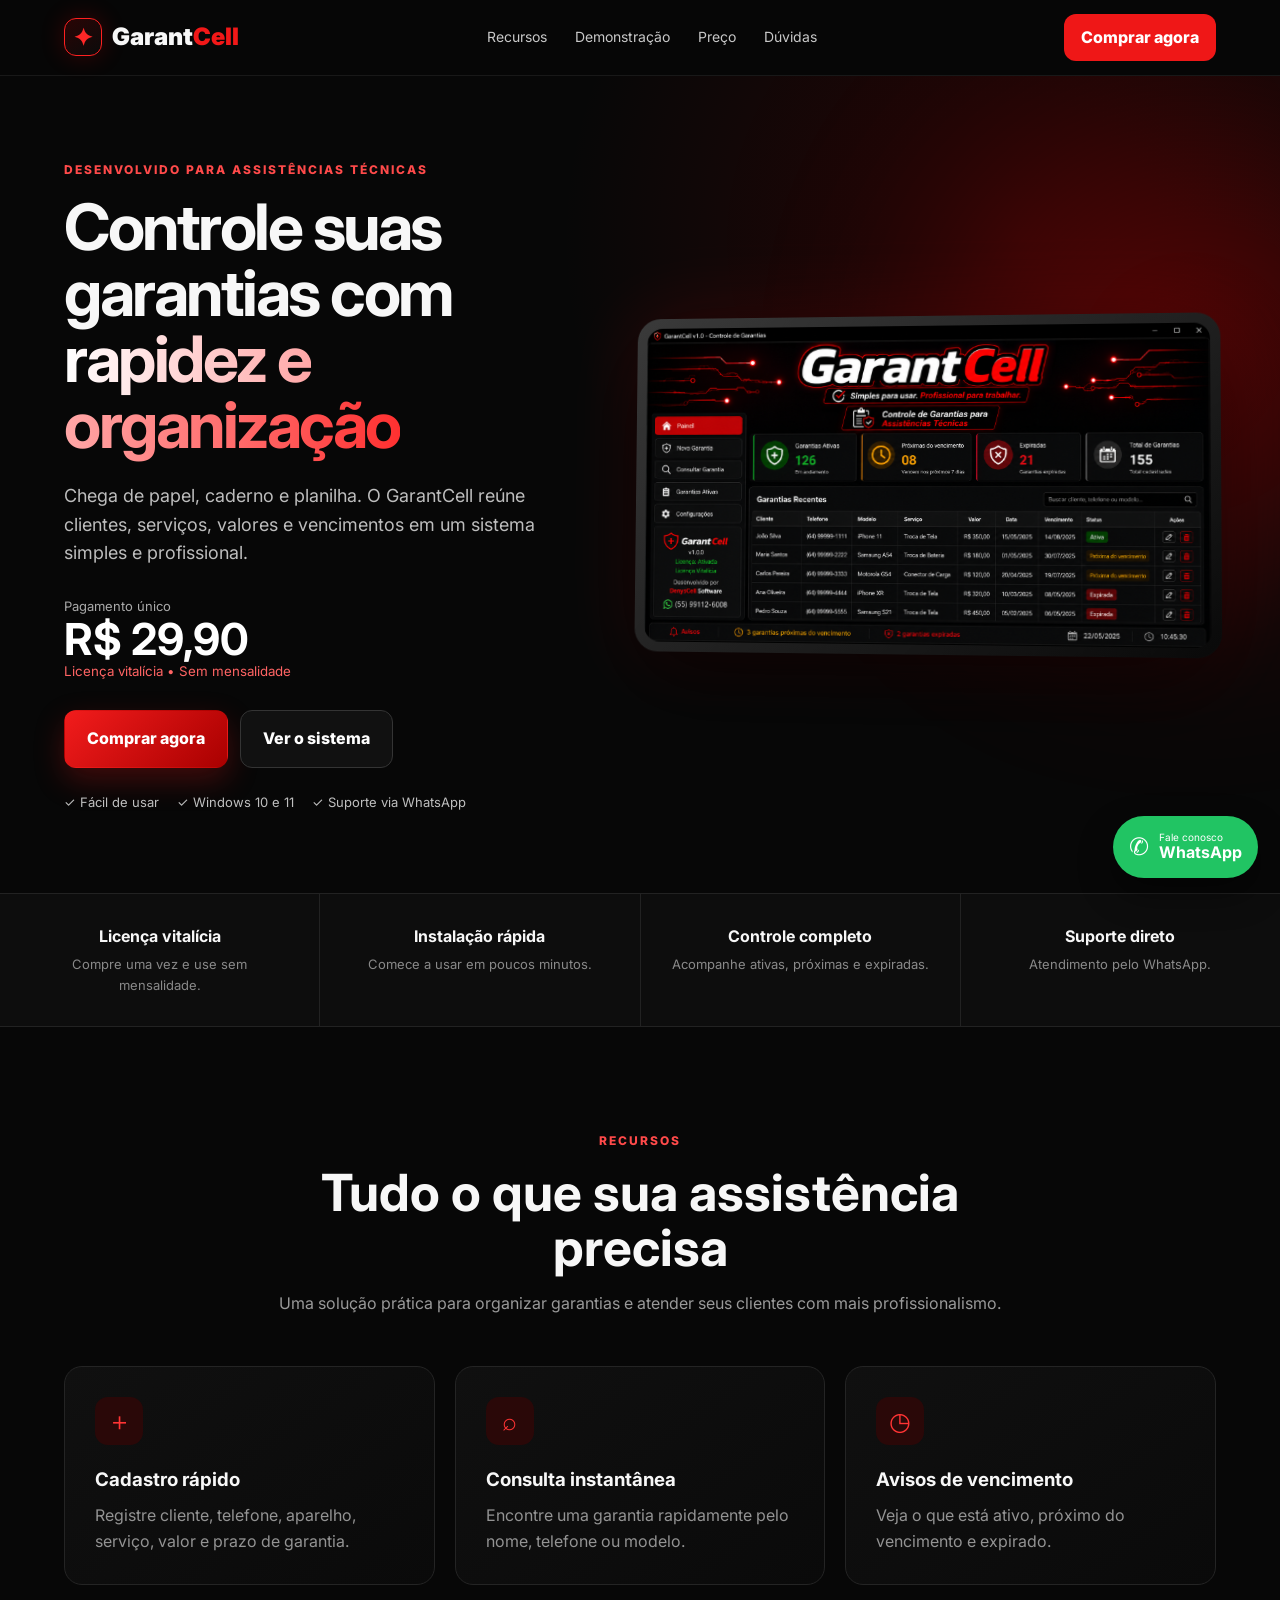
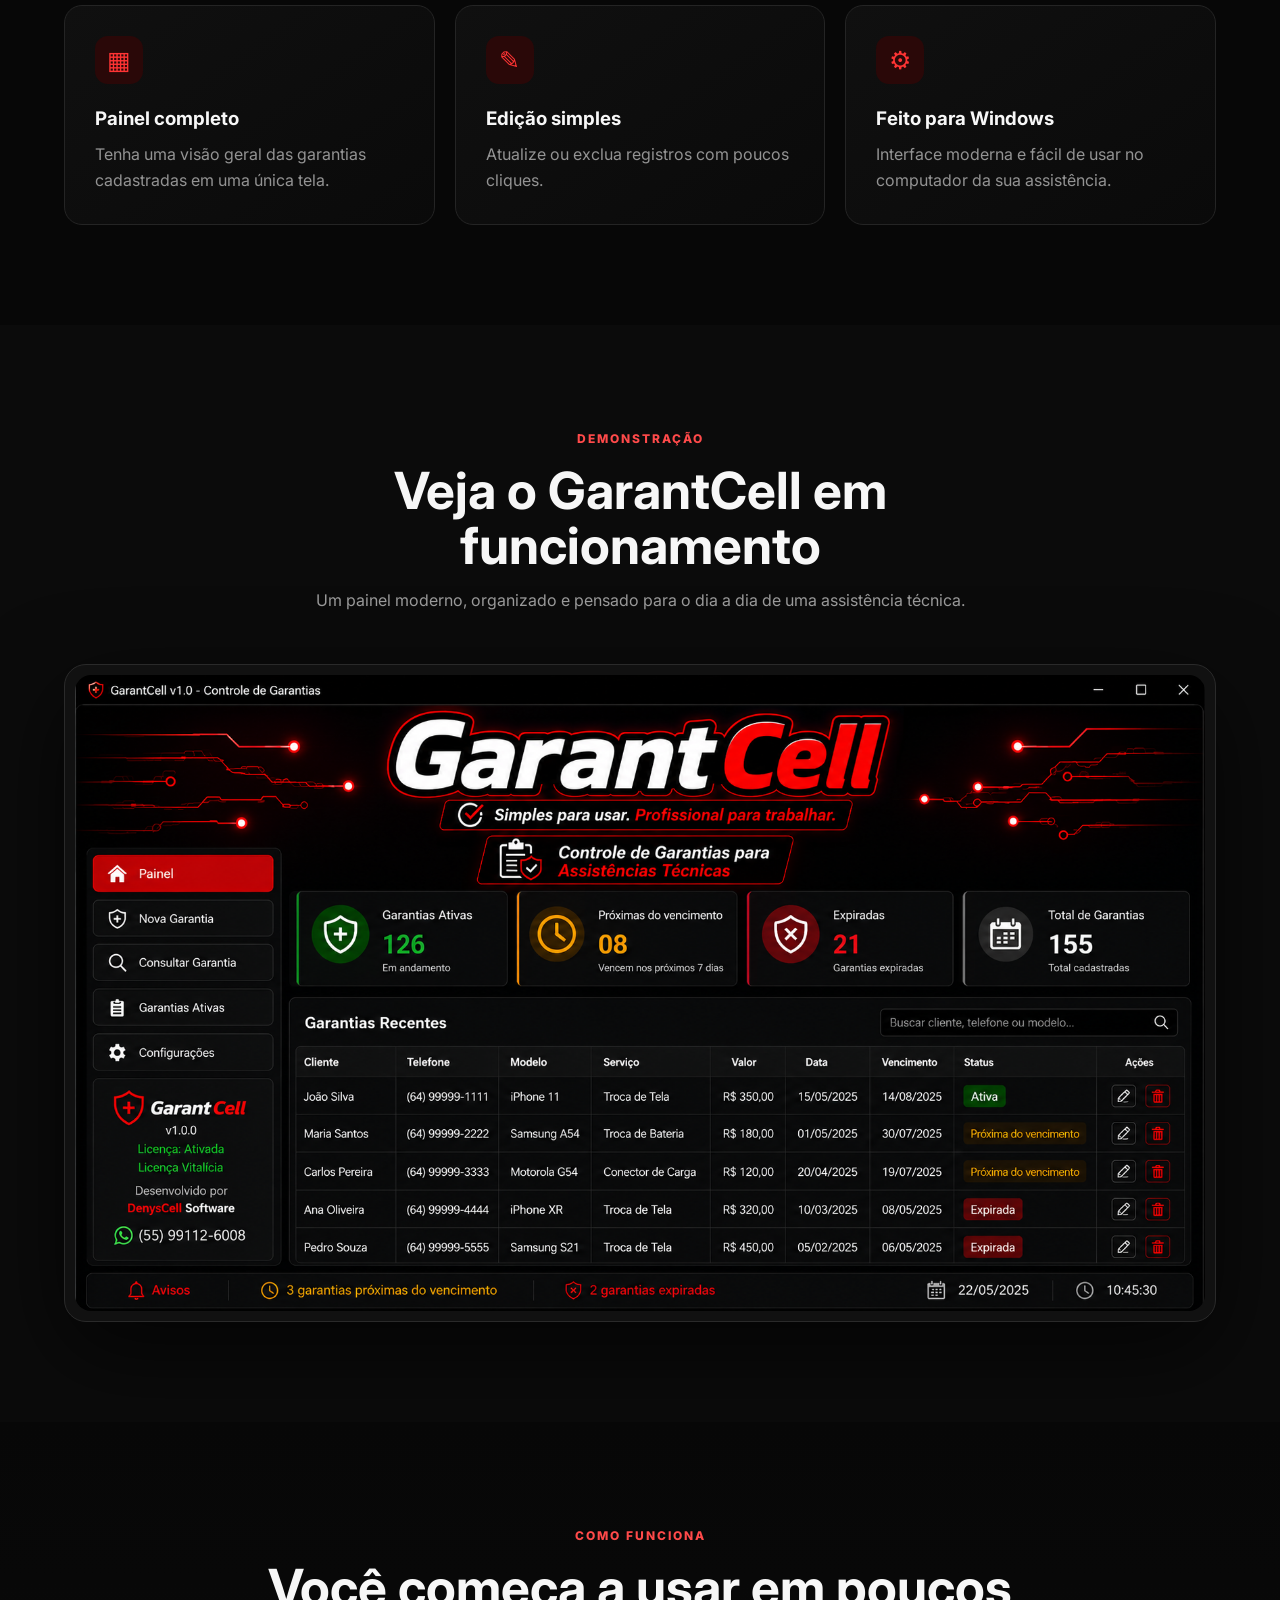
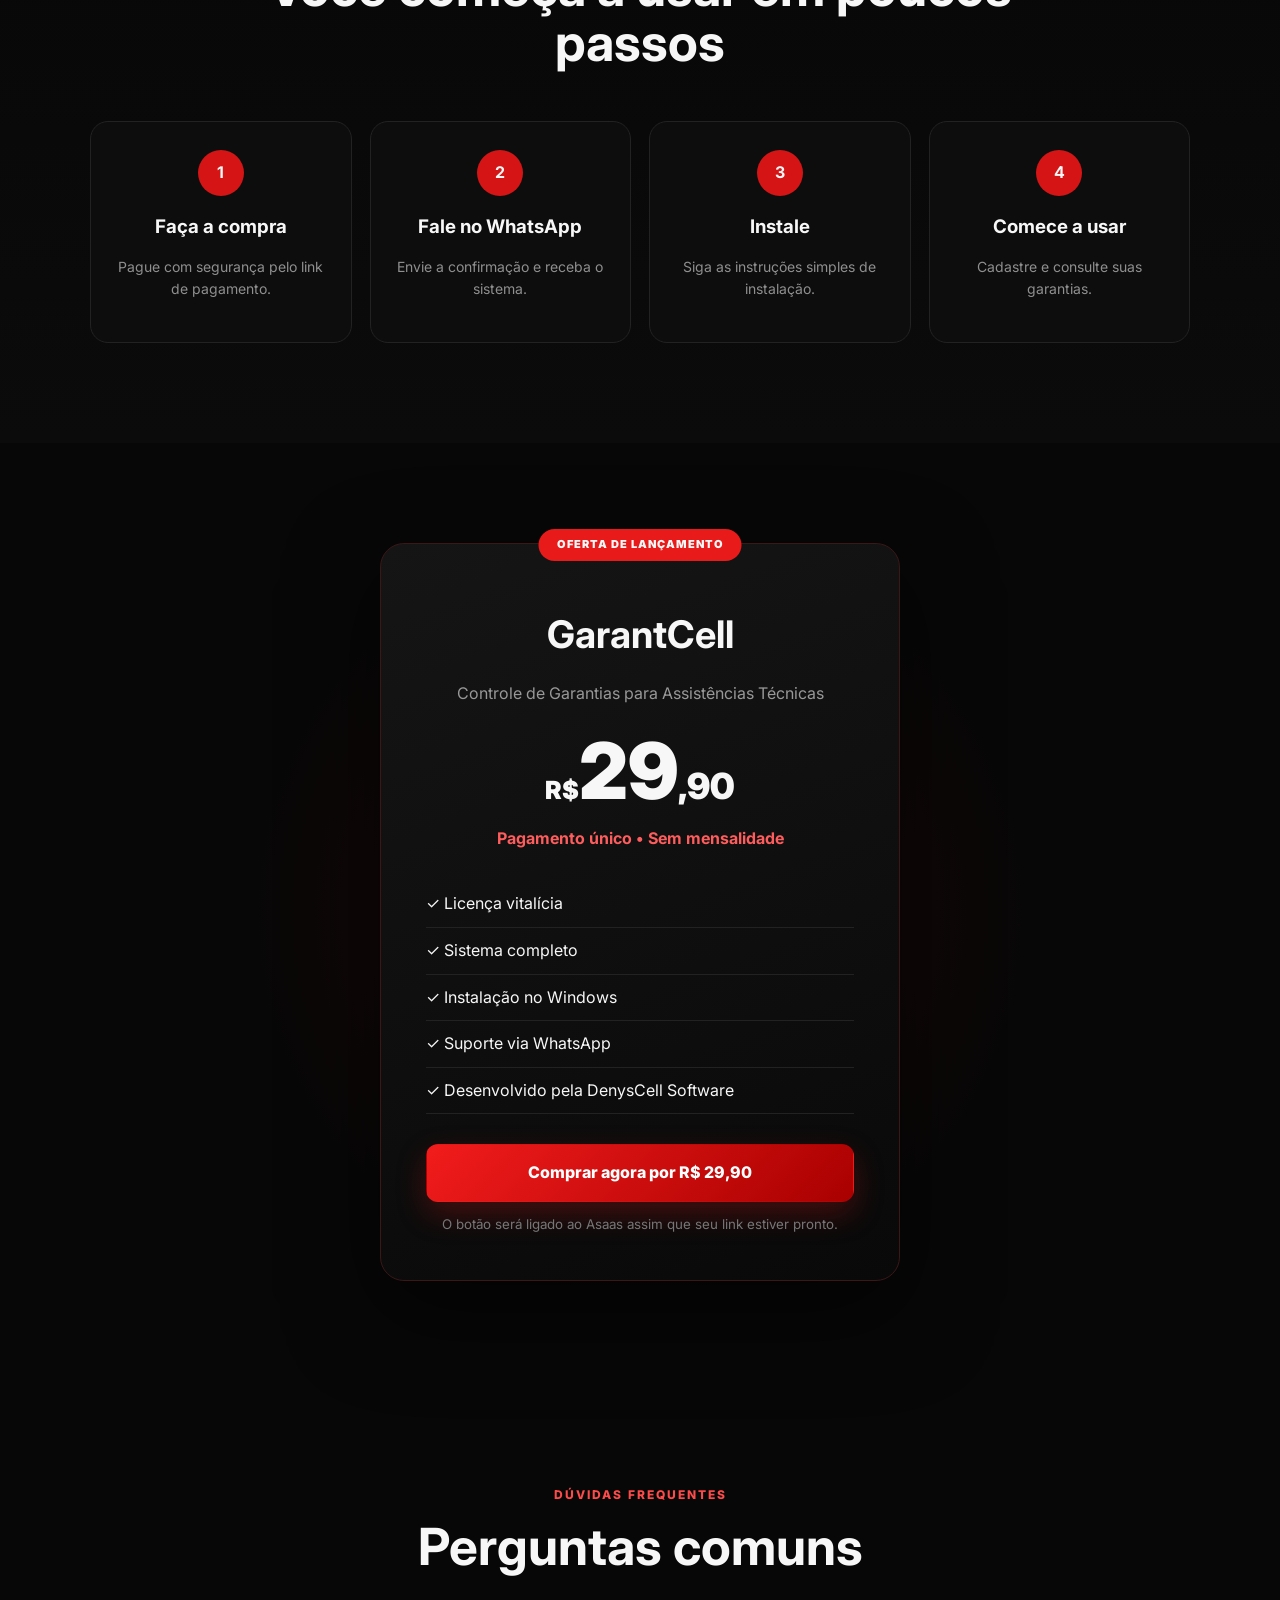
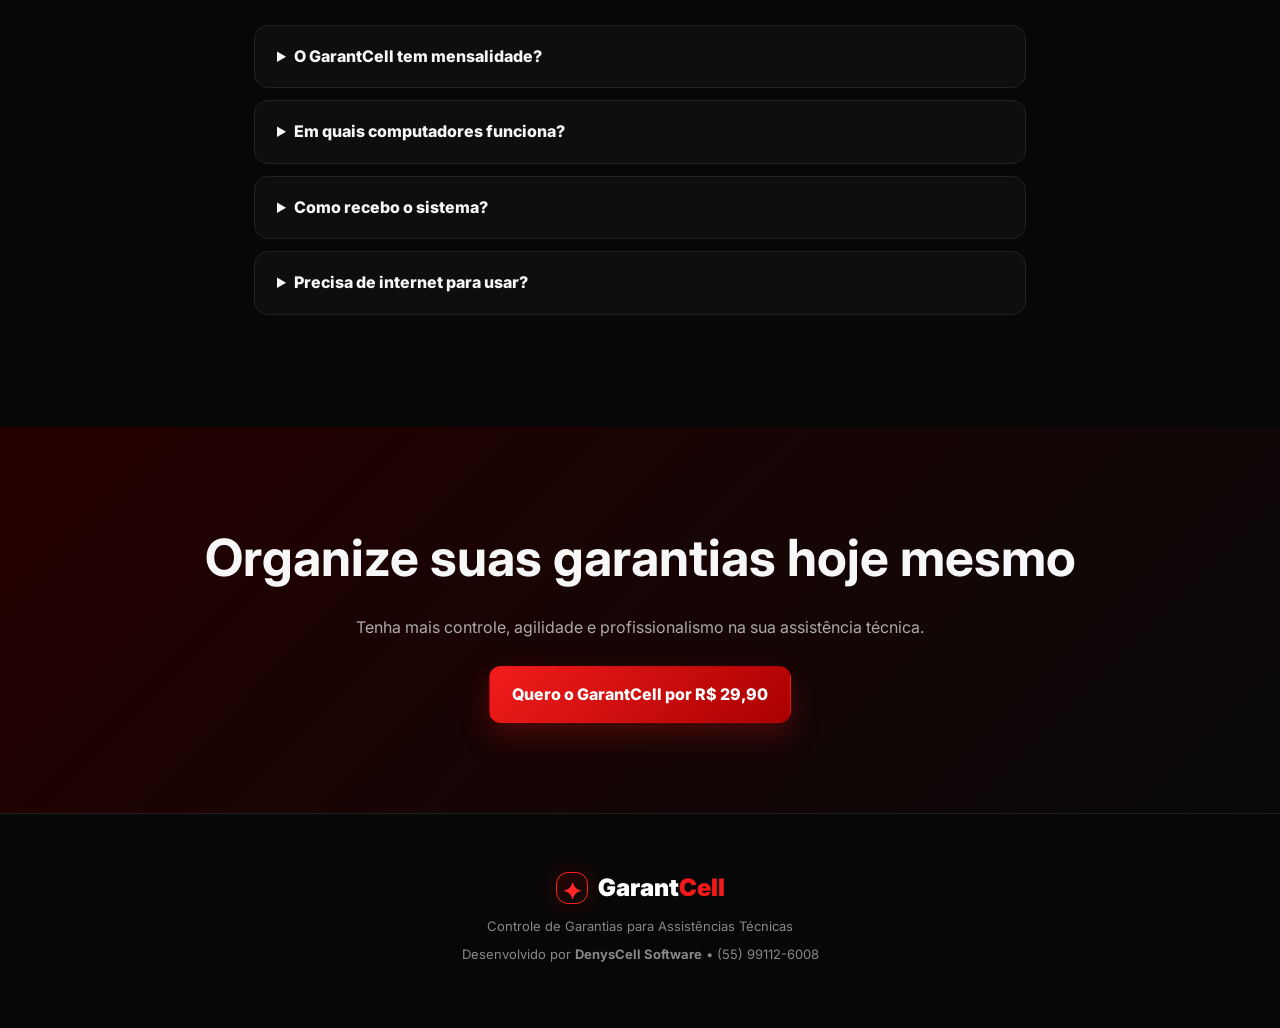
==== index.html @ 34e4cf01 "Add files via upload" ====
<!DOCTYPE html>
<html lang="pt-BR">
<head>
  <meta charset="UTF-8" />
  <meta name="viewport" content="width=device-width, initial-scale=1.0" />
  <meta name="description" content="GarantCell — controle de garantias para assistências técnicas. Licença vitalícia por apenas R$ 29,90." />
  <title>GarantCell | Controle de Garantias</title>
  <link rel="preconnect" href="https://fonts.googleapis.com">
  <link rel="preconnect" href="https://fonts.gstatic.com" crossorigin>
  <link href="https://fonts.googleapis.com/css2?family=Inter:wght@400;500;600;700;800;900&display=swap" rel="stylesheet">
  <link rel="stylesheet" href="styles.css" />
</head>
<body>
  <header class="topbar">
    <a class="brand" href="#inicio" aria-label="GarantCell - início">
      <span class="brand-shield">✦</span>
      <span>Garant<span>Cell</span></span>
    </a>
    <nav>
      <a href="#recursos">Recursos</a>
      <a href="#demonstracao">Demonstração</a>
      <a href="#preco">Preço</a>
      <a href="#duvidas">Dúvidas</a>
    </nav>
    <a class="btn btn-small" href="#preco">Comprar agora</a>
  </header>

  <main>
    <section class="hero" id="inicio">
      <div class="glow glow-one"></div>
      <div class="hero-copy">
        <div class="eyebrow">DESENVOLVIDO PARA ASSISTÊNCIAS TÉCNICAS</div>
        <h1>Controle suas garantias com <span>rapidez e organização</span></h1>
        <p>Chega de papel, caderno e planilha. O GarantCell reúne clientes, serviços, valores e vencimentos em um sistema simples e profissional.</p>

        <div class="hero-price">
          <span>Pagamento único</span>
          <strong>R$ 29,90</strong>
          <small>Licença vitalícia • Sem mensalidade</small>
        </div>

        <div class="hero-actions">
          <a class="btn btn-primary payment-link" href="#preco">Comprar agora</a>
          <a class="btn btn-ghost" href="#demonstracao">Ver o sistema</a>
        </div>

        <div class="trust-row">
          <span>✓ Fácil de usar</span>
          <span>✓ Windows 10 e 11</span>
          <span>✓ Suporte via WhatsApp</span>
        </div>
      </div>

      <div class="hero-visual">
        <div class="screen-frame">
          <img src="assets/garantcell-sistema.png" alt="Tela principal do sistema GarantCell" />
        </div>
      </div>
    </section>

    <section class="benefits-strip">
      <div><strong>Licença vitalícia</strong><span>Compre uma vez e use sem mensalidade.</span></div>
      <div><strong>Instalação rápida</strong><span>Comece a usar em poucos minutos.</span></div>
      <div><strong>Controle completo</strong><span>Acompanhe ativas, próximas e expiradas.</span></div>
      <div><strong>Suporte direto</strong><span>Atendimento pelo WhatsApp.</span></div>
    </section>

    <section class="section" id="recursos">
      <div class="section-heading">
        <span>RECURSOS</span>
        <h2>Tudo o que sua assistência precisa</h2>
        <p>Uma solução prática para organizar garantias e atender seus clientes com mais profissionalismo.</p>
      </div>

      <div class="cards">
        <article class="card">
          <div class="icon">＋</div>
          <h3>Cadastro rápido</h3>
          <p>Registre cliente, telefone, aparelho, serviço, valor e prazo de garantia.</p>
        </article>
        <article class="card">
          <div class="icon">⌕</div>
          <h3>Consulta instantânea</h3>
          <p>Encontre uma garantia rapidamente pelo nome, telefone ou modelo.</p>
        </article>
        <article class="card">
          <div class="icon">◷</div>
          <h3>Avisos de vencimento</h3>
          <p>Veja o que está ativo, próximo do vencimento e expirado.</p>
        </article>
        <article class="card">
          <div class="icon">▦</div>
          <h3>Painel completo</h3>
          <p>Tenha uma visão geral das garantias cadastradas em uma única tela.</p>
        </article>
        <article class="card">
          <div class="icon">✎</div>
          <h3>Edição simples</h3>
          <p>Atualize ou exclua registros com poucos cliques.</p>
        </article>
        <article class="card">
          <div class="icon">⚙</div>
          <h3>Feito para Windows</h3>
          <p>Interface moderna e fácil de usar no computador da sua assistência.</p>
        </article>
      </div>
    </section>

    <section class="section demo" id="demonstracao">
      <div class="section-heading">
        <span>DEMONSTRAÇÃO</span>
        <h2>Veja o GarantCell em funcionamento</h2>
        <p>Um painel moderno, organizado e pensado para o dia a dia de uma assistência técnica.</p>
      </div>
      <div class="demo-frame">
        <img src="assets/garantcell-sistema.png" alt="Demonstração do GarantCell" />
      </div>
    </section>

    <section class="section how">
      <div class="section-heading">
        <span>COMO FUNCIONA</span>
        <h2>Você começa a usar em poucos passos</h2>
      </div>
      <div class="steps">
        <div class="step"><b>1</b><h3>Faça a compra</h3><p>Pague com segurança pelo link de pagamento.</p></div>
        <div class="step"><b>2</b><h3>Fale no WhatsApp</h3><p>Envie a confirmação e receba o sistema.</p></div>
        <div class="step"><b>3</b><h3>Instale</h3><p>Siga as instruções simples de instalação.</p></div>
        <div class="step"><b>4</b><h3>Comece a usar</h3><p>Cadastre e consulte suas garantias.</p></div>
      </div>
    </section>

    <section class="section pricing" id="preco">
      <div class="price-card">
        <div class="popular">OFERTA DE LANÇAMENTO</div>
        <h2>GarantCell</h2>
        <p class="price-subtitle">Controle de Garantias para Assistências Técnicas</p>
        <div class="price"><small>R$</small>29<span>,90</span></div>
        <p class="once">Pagamento único • Sem mensalidade</p>
        <ul>
          <li>✓ Licença vitalícia</li>
          <li>✓ Sistema completo</li>
          <li>✓ Instalação no Windows</li>
          <li>✓ Suporte via WhatsApp</li>
          <li>✓ Desenvolvido pela DenysCell Software</li>
        </ul>
        <a class="btn btn-primary btn-wide payment-link" href="#" data-payment-placeholder="true">Comprar agora por R$ 29,90</a>
        <small class="payment-note">O botão será ligado ao Asaas assim que seu link estiver pronto.</small>
      </div>
    </section>

    <section class="section faq" id="duvidas">
      <div class="section-heading">
        <span>DÚVIDAS FREQUENTES</span>
        <h2>Perguntas comuns</h2>
      </div>
      <details>
        <summary>O GarantCell tem mensalidade?</summary>
        <p>Não. O valor de R$ 29,90 é pago uma única vez.</p>
      </details>
      <details>
        <summary>Em quais computadores funciona?</summary>
        <p>O sistema foi desenvolvido para computadores com Windows 10 e Windows 11.</p>
      </details>
      <details>
        <summary>Como recebo o sistema?</summary>
        <p>Após a confirmação do pagamento, você fala com o suporte pelo WhatsApp e recebe as instruções.</p>
      </details>
      <details>
        <summary>Precisa de internet para usar?</summary>
        <p>Não para o uso normal do sistema. A internet pode ser necessária apenas para receber arquivos e suporte.</p>
      </details>
    </section>

    <section class="final-cta">
      <h2>Organize suas garantias hoje mesmo</h2>
      <p>Tenha mais controle, agilidade e profissionalismo na sua assistência técnica.</p>
      <a class="btn btn-primary payment-link" href="#preco">Quero o GarantCell por R$ 29,90</a>
    </section>
  </main>

  <a class="whatsapp-float" href="https://wa.me/5555991126008?text=Ol%C3%A1%21%20Quero%20saber%20mais%20sobre%20o%20GarantCell%20por%20R%24%2029%2C90." target="_blank" rel="noopener" aria-label="Falar no WhatsApp">
    <span>✆</span>
    <div><small>Fale conosco</small><strong>WhatsApp</strong></div>
  </a>

  <footer>
    <div class="brand footer-brand"><span class="brand-shield">✦</span><span>Garant<span>Cell</span></span></div>
    <p>Controle de Garantias para Assistências Técnicas</p>
    <p>Desenvolvido por <strong>DenysCell Software</strong> • (55) 99112-6008</p>
  </footer>

  <script src="script.js"></script>
</body>
</html>
---- styles.css ----
*{box-sizing:border-box}html{scroll-behavior:smooth}body{margin:0;background:#070707;color:#f7f7f7;font-family:Inter,Arial,sans-serif;line-height:1.6}a{text-decoration:none;color:inherit}img{max-width:100%;display:block}.topbar{position:sticky;top:0;z-index:50;height:76px;display:flex;align-items:center;justify-content:space-between;padding:0 5vw;background:rgba(7,7,7,.88);backdrop-filter:blur(15px);border-bottom:1px solid rgba(255,255,255,.07)}.brand{display:flex;align-items:center;gap:10px;font-size:24px;font-weight:900}.brand span span{color:#f11818}.brand-shield{display:grid;place-items:center;width:38px;height:38px;border-radius:12px;border:1px solid #ff2020;background:linear-gradient(145deg,#2a0505,#0b0b0b);color:#ff2727;box-shadow:0 0 25px rgba(255,0,0,.2)}nav{display:flex;gap:28px}nav a{font-size:14px;color:#c8c8c8}nav a:hover{color:#fff}.btn{display:inline-flex;align-items:center;justify-content:center;border-radius:12px;padding:15px 22px;font-weight:800;transition:.25s;border:1px solid transparent}.btn:hover{transform:translateY(-2px)}.btn-small{padding:10px 16px;background:#ef1717;color:#fff}.btn-primary{background:linear-gradient(135deg,#f21c1c,#a90000);box-shadow:0 12px 30px rgba(239,23,23,.25);color:#fff}.btn-primary:hover{box-shadow:0 15px 40px rgba(239,23,23,.4)}.btn-ghost{border-color:#343434;background:#111;color:#fff}.hero{min-height:760px;display:grid;grid-template-columns:1fr 1.15fr;align-items:center;gap:55px;padding:80px 5vw;position:relative;overflow:hidden;background:radial-gradient(circle at 80% 20%,rgba(170,0,0,.2),transparent 38%)}.glow{position:absolute;border-radius:50%;filter:blur(120px);opacity:.25}.glow-one{width:420px;height:420px;background:red;right:-120px;top:80px}.hero-copy{position:relative;z-index:2}.eyebrow,.section-heading>span{display:inline-block;color:#ff4a4a;font-size:12px;font-weight:800;letter-spacing:2px;margin-bottom:15px}.hero h1{font-size:clamp(42px,5vw,74px);line-height:1.03;margin:0 0 24px;letter-spacing:-2.5px}.hero h1 span{background:linear-gradient(90deg,#fff,#ff3030);-webkit-background-clip:text;background-clip:text;color:transparent}.hero-copy>p{font-size:18px;color:#bdbdbd;max-width:650px}.hero-price{margin:28px 0;display:flex;flex-direction:column}.hero-price span{font-size:13px;color:#aaa}.hero-price strong{font-size:44px;line-height:1;color:#fff}.hero-price small{color:#ff6464}.hero-actions{display:flex;gap:12px;flex-wrap:wrap}.trust-row{display:flex;gap:18px;flex-wrap:wrap;margin-top:24px;color:#bfbfbf;font-size:13px}.hero-visual{position:relative}.screen-frame{padding:10px;background:linear-gradient(145deg,#3a3a3a,#090909);border-radius:24px;box-shadow:0 35px 90px rgba(0,0,0,.65),0 0 80px rgba(255,0,0,.15);transform:perspective(1200px) rotateY(-5deg) rotateX(2deg)}.screen-frame img,.demo-frame img{border-radius:16px}.benefits-strip{display:grid;grid-template-columns:repeat(4,1fr);gap:1px;background:#222;border-top:1px solid #222;border-bottom:1px solid #222}.benefits-strip div{padding:30px;background:#0d0d0d;text-align:center}.benefits-strip strong{display:block;font-size:16px}.benefits-strip span{display:block;color:#898989;font-size:13px;margin-top:5px}.section{padding:100px 5vw}.section-heading{text-align:center;max-width:760px;margin:0 auto 50px}.section-heading h2{font-size:clamp(32px,4vw,52px);line-height:1.08;margin:0 0 15px}.section-heading p{color:#999;margin:0}.cards{display:grid;grid-template-columns:repeat(3,1fr);gap:20px;max-width:1200px;margin:auto}.card{padding:30px;background:linear-gradient(145deg,#101010,#0a0a0a);border:1px solid #242424;border-radius:18px;transition:.25s}.card:hover{transform:translateY(-5px);border-color:#5b1717}.icon{width:48px;height:48px;border-radius:13px;display:grid;place-items:center;background:#2a0808;color:#ff3434;font-size:25px;margin-bottom:20px}.card h3{margin:0 0 8px}.card p{margin:0;color:#939393}.demo{background:#0b0b0b}.demo-frame{max-width:1300px;margin:auto;padding:10px;border:1px solid #2a2a2a;border-radius:22px;background:#111;box-shadow:0 30px 90px rgba(0,0,0,.65)}.how{background:linear-gradient(180deg,#070707,#0b0b0b)}.steps{display:grid;grid-template-columns:repeat(4,1fr);gap:18px;max-width:1100px;margin:auto}.step{text-align:center;padding:28px 20px;border:1px solid #222;border-radius:18px;background:#0d0d0d}.step b{display:grid;place-items:center;width:46px;height:46px;margin:0 auto 16px;border-radius:50%;background:#d51515}.step h3{margin:0}.step p{color:#8f8f8f;font-size:14px}.pricing{display:flex;justify-content:center;background:radial-gradient(circle,rgba(175,0,0,.17),transparent 50%)}.price-card{position:relative;width:min(520px,100%);padding:45px;background:linear-gradient(160deg,#151515,#090909);border:1px solid #3b1717;border-radius:24px;box-shadow:0 30px 90px rgba(0,0,0,.6);text-align:center}.popular{position:absolute;top:-15px;left:50%;transform:translateX(-50%);background:#e91a1a;padding:7px 18px;border-radius:999px;font-size:11px;font-weight:900;letter-spacing:1px;white-space:nowrap}.price-card h2{font-size:38px;margin:15px 0 0}.price-subtitle{color:#989898}.price{font-size:78px;font-weight:900;line-height:1;margin:25px 0 5px}.price small{font-size:25px}.price span{font-size:36px}.once{color:#ff5d5d;font-weight:700}.price-card ul{list-style:none;padding:0;text-align:left;margin:30px 0}.price-card li{padding:10px 0;border-bottom:1px solid #222}.btn-wide{width:100%}.payment-note{display:block;margin-top:12px;color:#777}.faq{max-width:900px;margin:auto}.faq details{background:#0e0e0e;border:1px solid #222;border-radius:14px;padding:18px 22px;margin-bottom:12px}.faq summary{cursor:pointer;font-weight:800}.faq details p{color:#aaa;margin-bottom:0}.final-cta{text-align:center;padding:90px 5vw;background:linear-gradient(135deg,#250000,#090909)}.final-cta h2{font-size:clamp(34px,4vw,52px);margin:0}.final-cta p{color:#aaa;margin-bottom:25px}.whatsapp-float{position:fixed;right:22px;bottom:22px;z-index:60;display:flex;align-items:center;gap:10px;background:#21c463;color:#fff;padding:12px 16px;border-radius:999px;box-shadow:0 15px 35px rgba(0,0,0,.45)}.whatsapp-float>span{font-size:24px}.whatsapp-float small,.whatsapp-float strong{display:block;line-height:1.2}.whatsapp-float small{font-size:10px}footer{text-align:center;padding:55px 20px;border-top:1px solid #202020;color:#888}.footer-brand{justify-content:center;color:#fff}.footer-brand .brand-shield{width:32px;height:32px}footer p{margin:8px 0;font-size:13px}@media(max-width:980px){nav{display:none}.hero{grid-template-columns:1fr;padding-top:55px}.hero-copy{text-align:center}.hero-copy>p{margin-left:auto;margin-right:auto}.hero-actions,.trust-row{justify-content:center}.screen-frame{transform:none}.benefits-strip{grid-template-columns:1fr 1fr}.cards{grid-template-columns:1fr 1fr}.steps{grid-template-columns:1fr 1fr}}@media(max-width:620px){.topbar{height:66px}.brand{font-size:20px}.topbar .btn-small{display:none}.hero{padding:55px 18px;min-height:auto}.hero h1{letter-spacing:-1.5px}.hero-copy>p{font-size:16px}.hero-actions .btn{width:100%}.benefits-strip{grid-template-columns:1fr}.section{padding:75px 18px}.cards,.steps{grid-template-columns:1fr}.price-card{padding:40px 22px}.price{font-size:64px}.whatsapp-float div{display:none}.whatsapp-float{padding:13px}.section-heading h2{font-size:34px}}
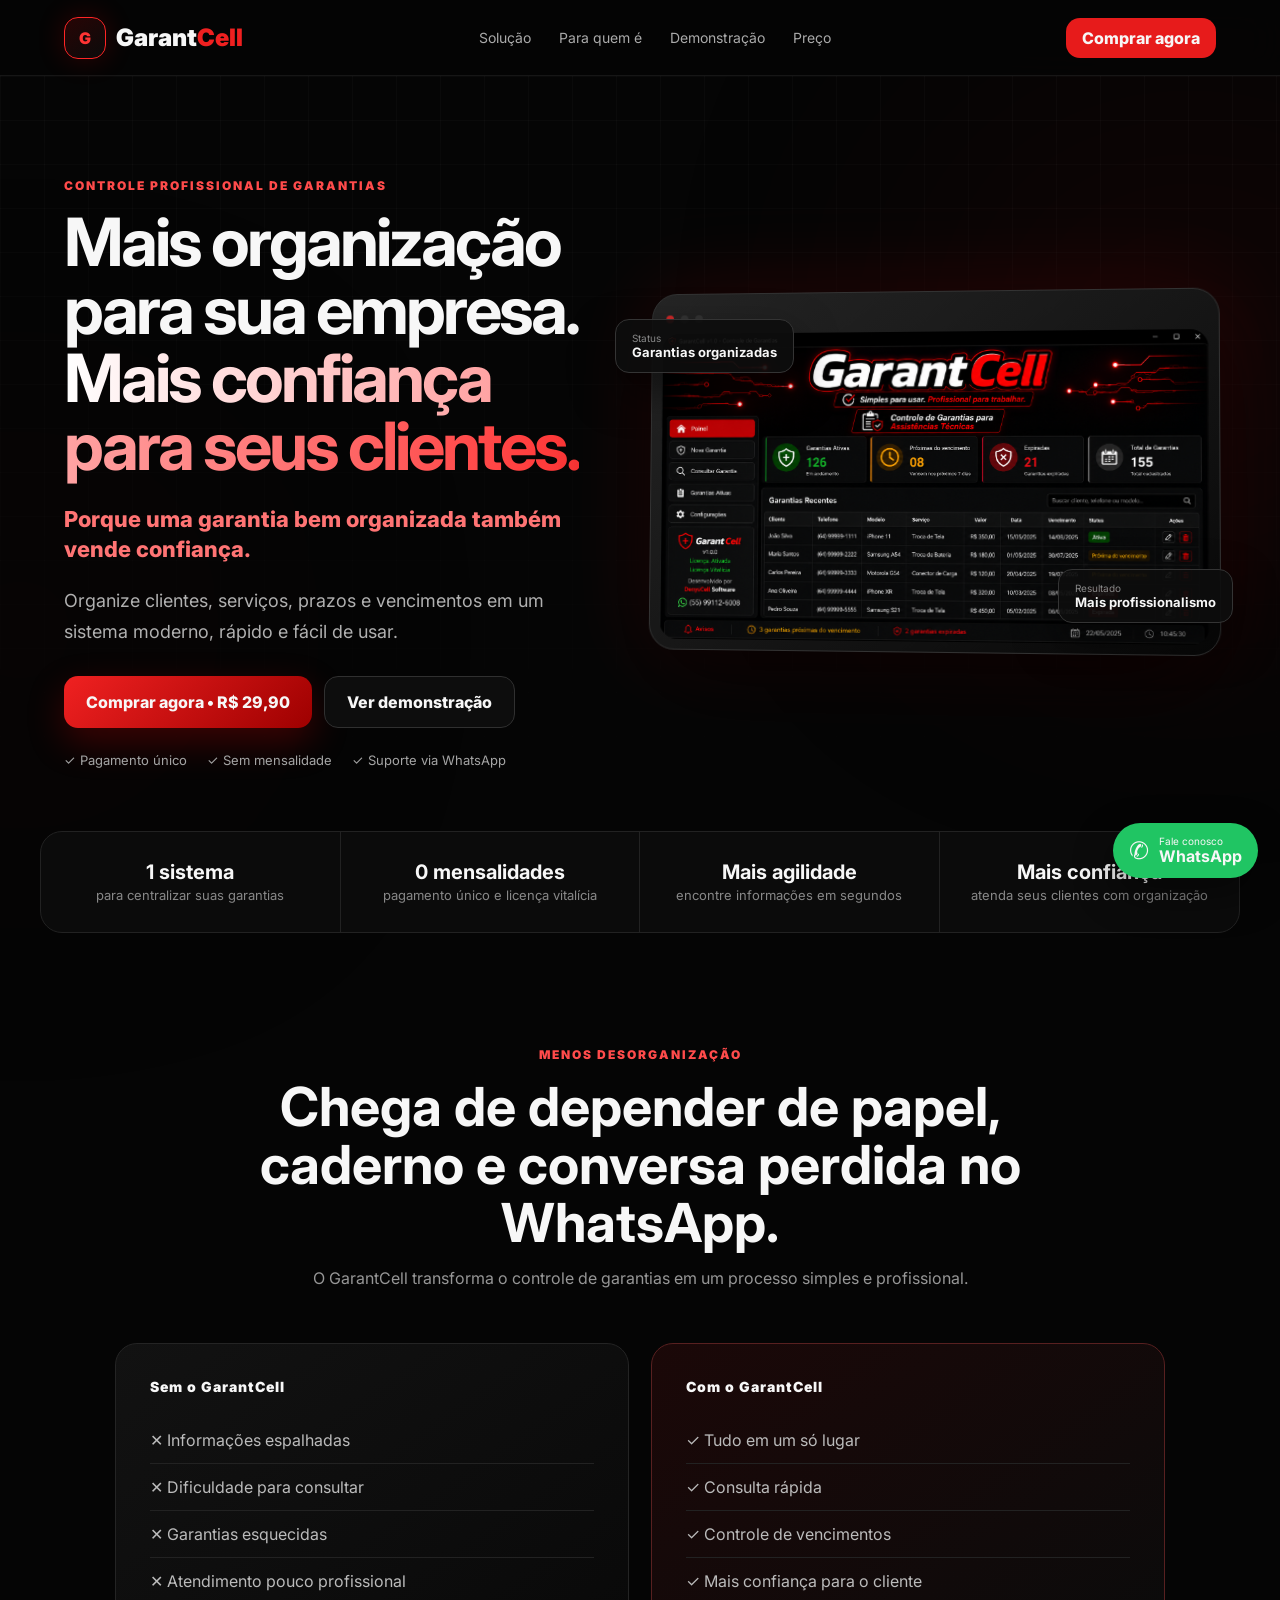
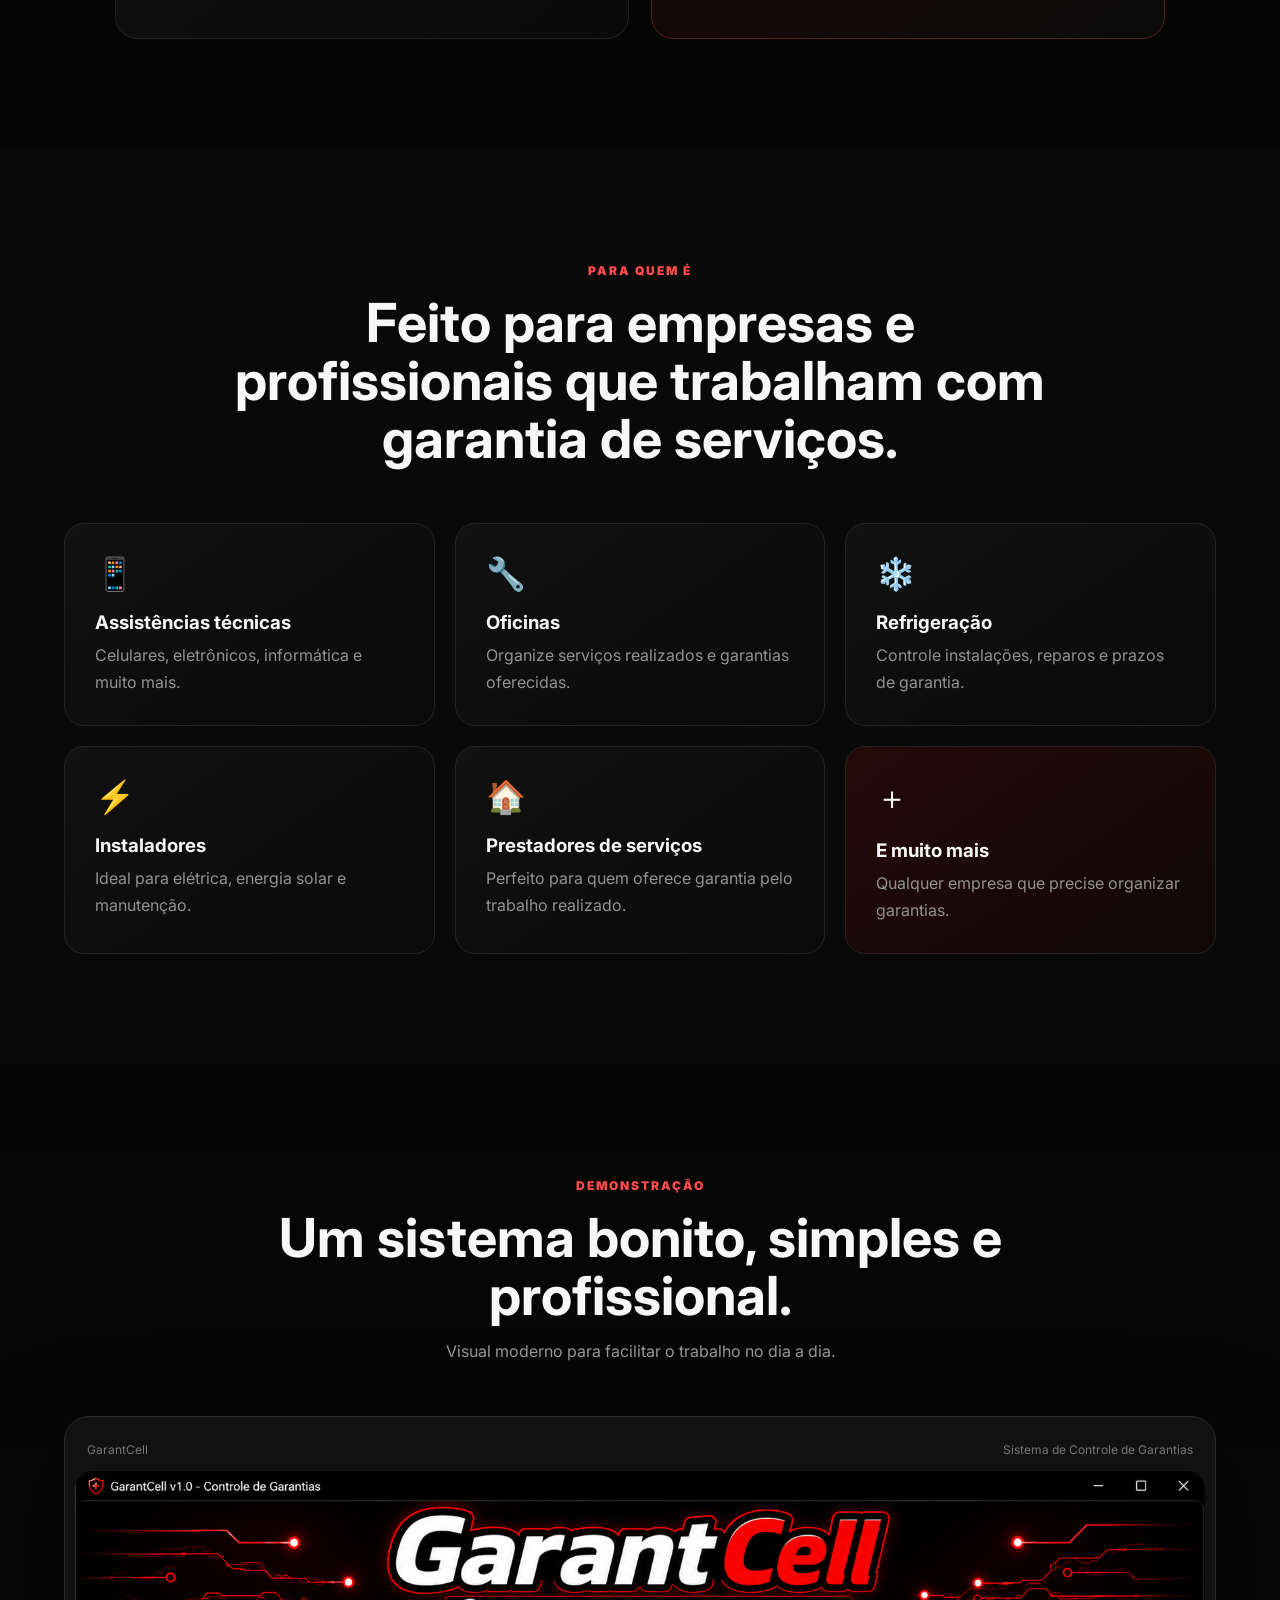
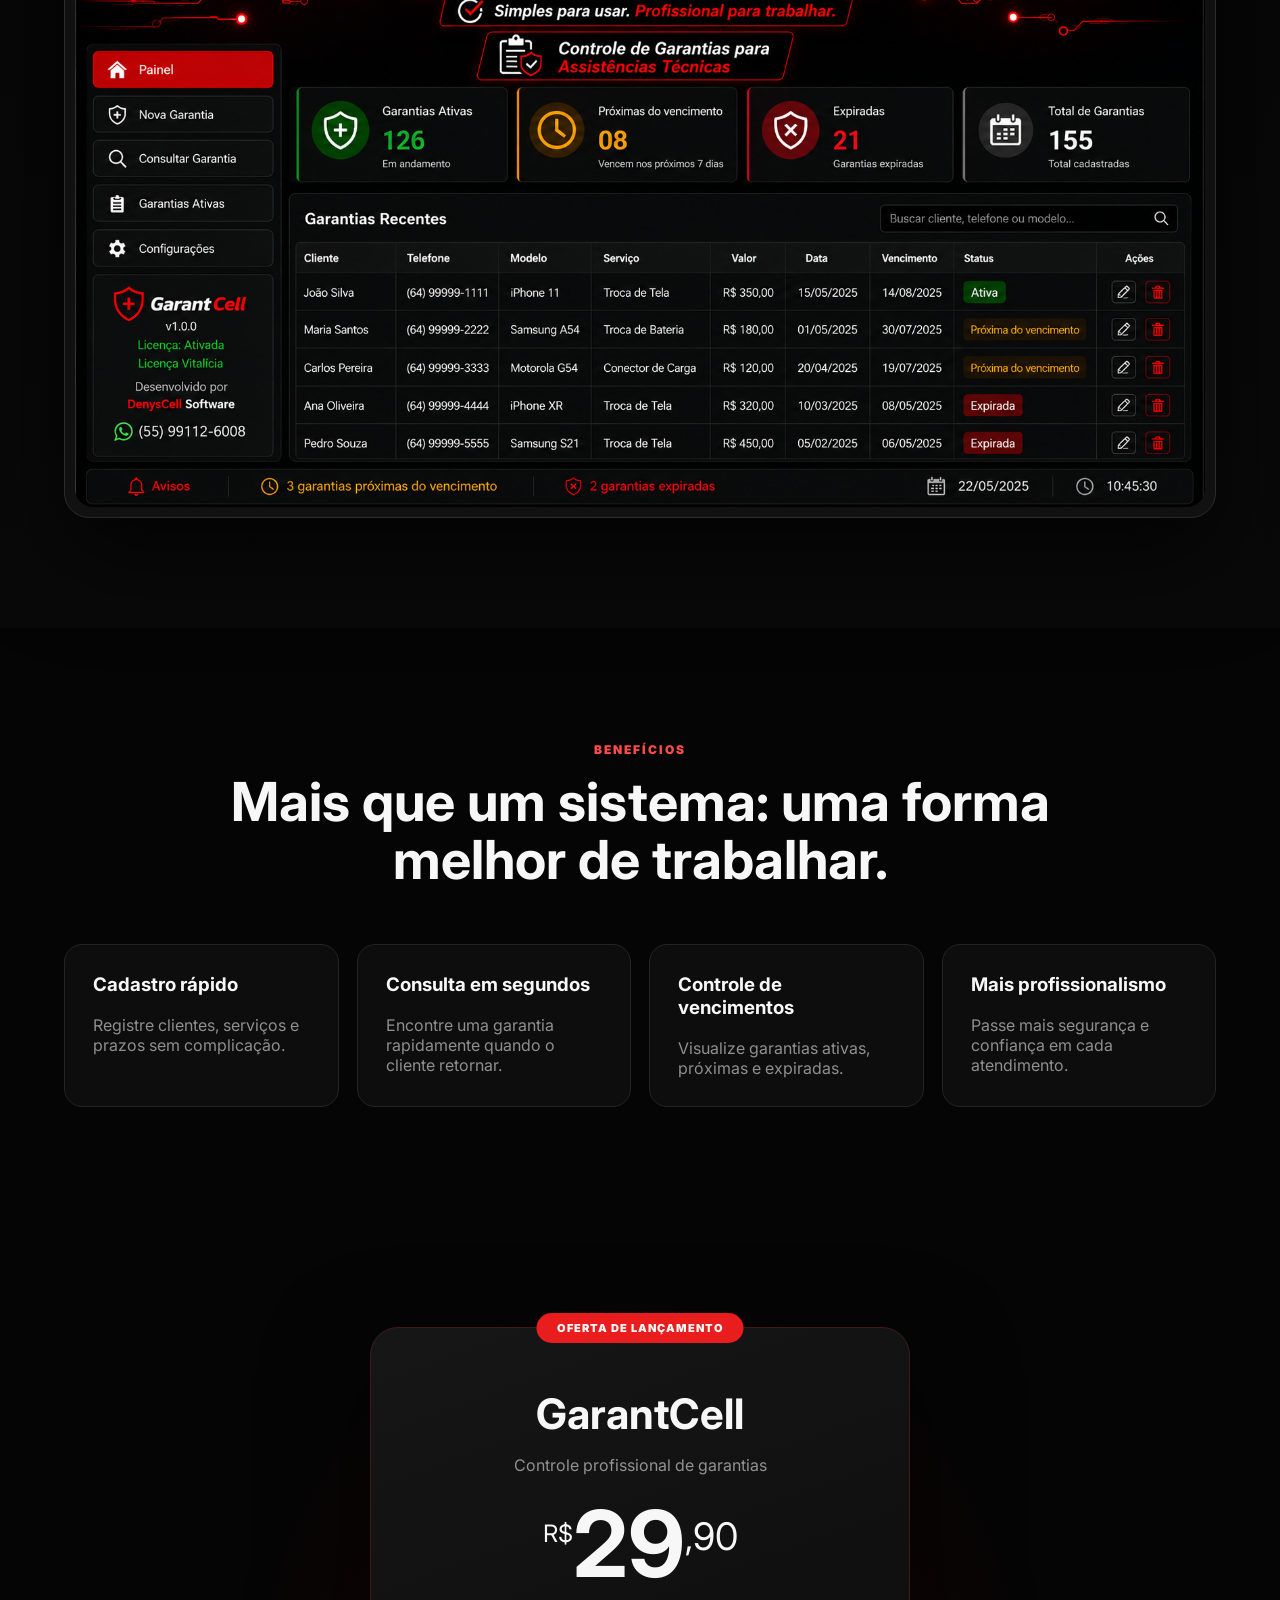
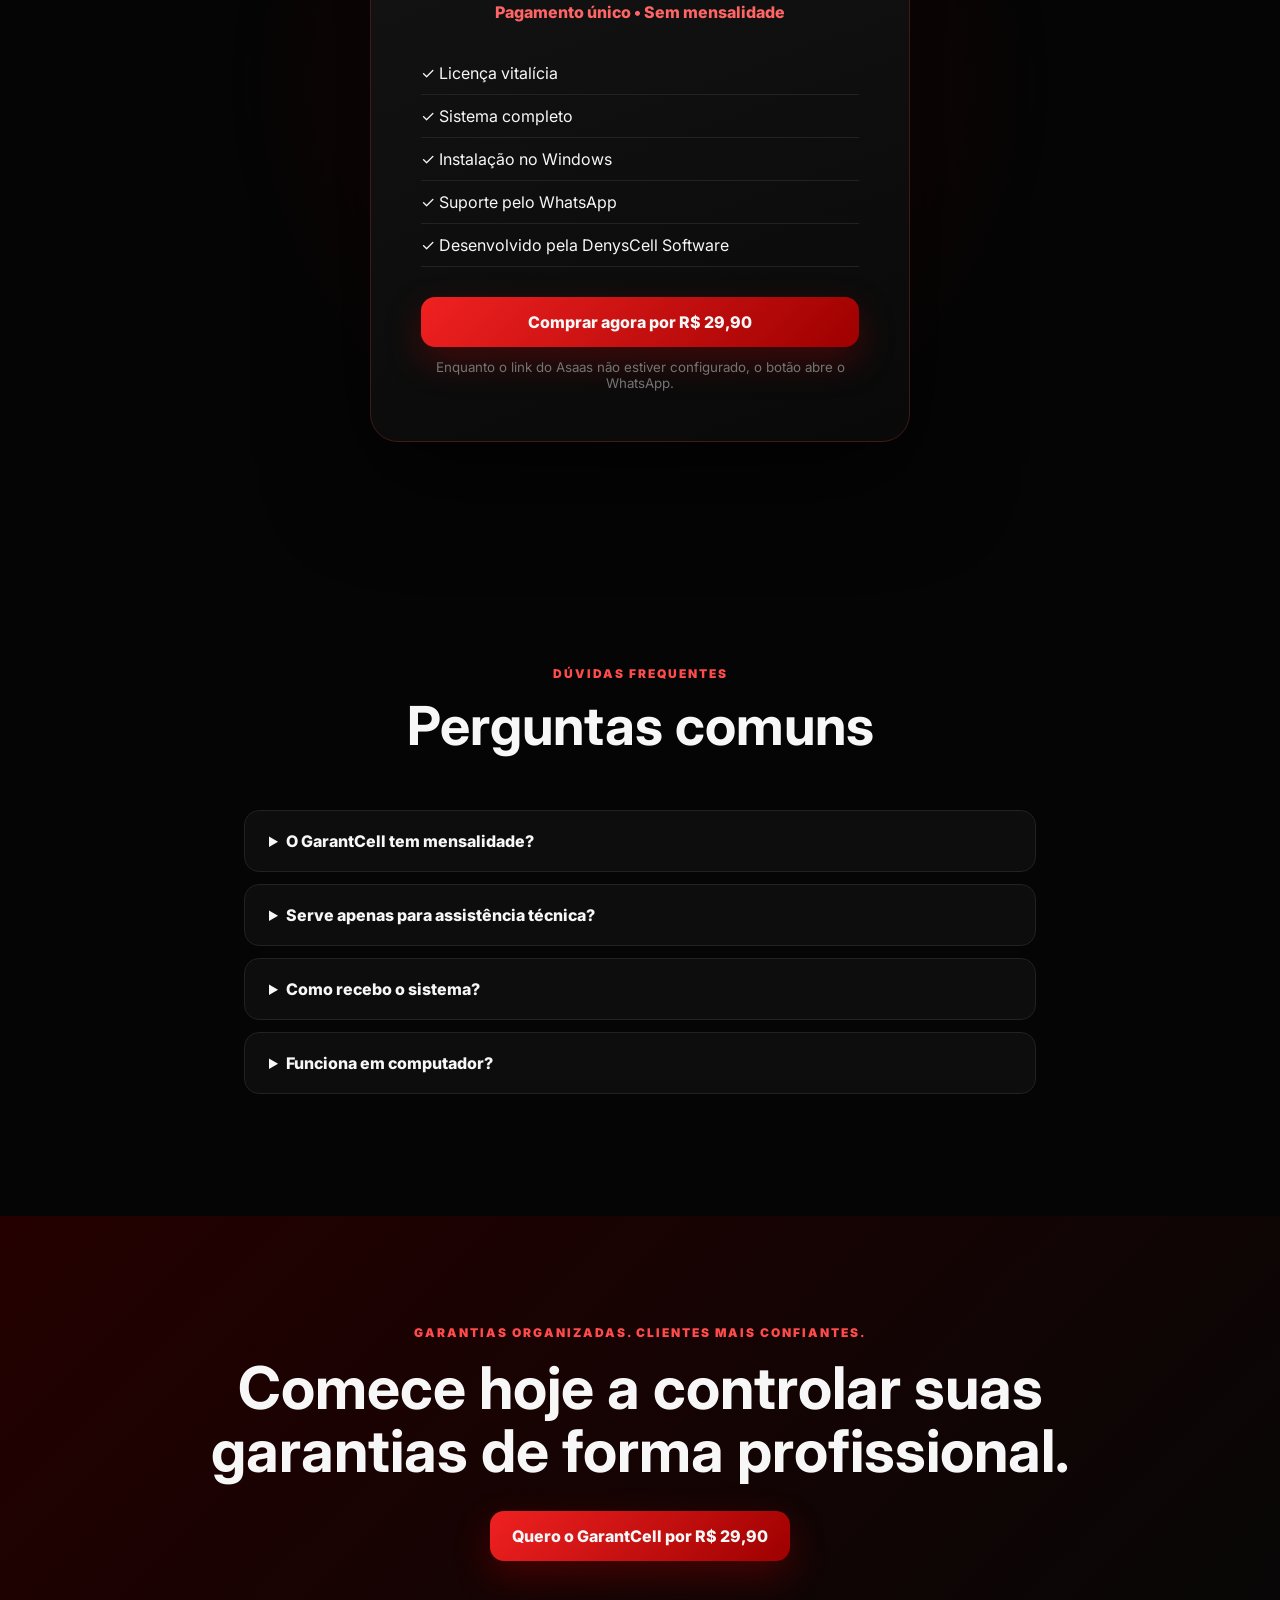
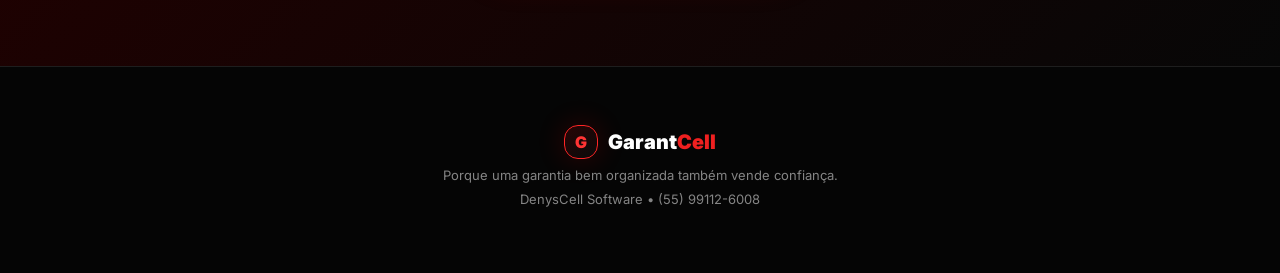
==== commit dc078f60: "Add files via upload" ====
--- a/index.html
+++ b/index.html
@@ -1,193 +1,288 @@
 <!DOCTYPE html>
 <html lang="pt-BR">
 <head>
-  <meta charset="UTF-8" />
-  <meta name="viewport" content="width=device-width, initial-scale=1.0" />
-  <meta name="description" content="GarantCell — controle de garantias para assistências técnicas. Licença vitalícia por apenas R$ 29,90." />
-  <title>GarantCell | Controle de Garantias</title>
+  <meta charset="UTF-8">
+  <meta name="viewport" content="width=device-width, initial-scale=1.0">
+  <meta name="description" content="GarantCell — controle profissional de garantias para empresas e prestadores de serviços.">
+  <title>GarantCell | Controle Profissional de Garantias</title>
   <link rel="preconnect" href="https://fonts.googleapis.com">
   <link rel="preconnect" href="https://fonts.gstatic.com" crossorigin>
   <link href="https://fonts.googleapis.com/css2?family=Inter:wght@400;500;600;700;800;900&display=swap" rel="stylesheet">
-  <link rel="stylesheet" href="styles.css" />
+  <link rel="stylesheet" href="styles.css">
 </head>
 <body>
+  <div class="page-glow glow-a"></div>
+  <div class="page-glow glow-b"></div>
+
   <header class="topbar">
-    <a class="brand" href="#inicio" aria-label="GarantCell - início">
-      <span class="brand-shield">✦</span>
-      <span>Garant<span>Cell</span></span>
+    <a href="#inicio" class="brand">
+      <span class="brand-icon">G</span>
+      <span class="brand-name">Garant<span>Cell</span></span>
     </a>
+
     <nav>
-      <a href="#recursos">Recursos</a>
+      <a href="#solucao">Solução</a>
+      <a href="#publico">Para quem é</a>
       <a href="#demonstracao">Demonstração</a>
       <a href="#preco">Preço</a>
-      <a href="#duvidas">Dúvidas</a>
     </nav>
-    <a class="btn btn-small" href="#preco">Comprar agora</a>
+
+    <a class="btn btn-header" href="#preco">Comprar agora</a>
   </header>
 
   <main>
     <section class="hero" id="inicio">
-      <div class="glow glow-one"></div>
-      <div class="hero-copy">
-        <div class="eyebrow">DESENVOLVIDO PARA ASSISTÊNCIAS TÉCNICAS</div>
-        <h1>Controle suas garantias com <span>rapidez e organização</span></h1>
-        <p>Chega de papel, caderno e planilha. O GarantCell reúne clientes, serviços, valores e vencimentos em um sistema simples e profissional.</p>
-
-        <div class="hero-price">
-          <span>Pagamento único</span>
-          <strong>R$ 29,90</strong>
-          <small>Licença vitalícia • Sem mensalidade</small>
-        </div>
+      <div class="hero-grid"></div>
+
+      <div class="hero-copy reveal">
+        <span class="eyebrow">CONTROLE PROFISSIONAL DE GARANTIAS</span>
+        <h1>Mais organização para sua empresa. <span>Mais confiança para seus clientes.</span></h1>
+        <p class="hero-slogan">Porque uma garantia bem organizada também vende confiança.</p>
+        <p class="hero-text">
+          Organize clientes, serviços, prazos e vencimentos em um sistema moderno,
+          rápido e fácil de usar.
+        </p>
 
         <div class="hero-actions">
-          <a class="btn btn-primary payment-link" href="#preco">Comprar agora</a>
-          <a class="btn btn-ghost" href="#demonstracao">Ver o sistema</a>
-        </div>
-
-        <div class="trust-row">
-          <span>✓ Fácil de usar</span>
-          <span>✓ Windows 10 e 11</span>
+          <a class="btn btn-primary buy-link" href="#preco">Comprar agora • R$ 29,90</a>
+          <a class="btn btn-secondary" href="#demonstracao">Ver demonstração</a>
+        </div>
+
+        <div class="hero-trust">
+          <span>✓ Pagamento único</span>
+          <span>✓ Sem mensalidade</span>
           <span>✓ Suporte via WhatsApp</span>
         </div>
       </div>
 
-      <div class="hero-visual">
-        <div class="screen-frame">
-          <img src="assets/garantcell-sistema.png" alt="Tela principal do sistema GarantCell" />
-        </div>
-      </div>
-    </section>
-
-    <section class="benefits-strip">
-      <div><strong>Licença vitalícia</strong><span>Compre uma vez e use sem mensalidade.</span></div>
-      <div><strong>Instalação rápida</strong><span>Comece a usar em poucos minutos.</span></div>
-      <div><strong>Controle completo</strong><span>Acompanhe ativas, próximas e expiradas.</span></div>
-      <div><strong>Suporte direto</strong><span>Atendimento pelo WhatsApp.</span></div>
-    </section>
-
-    <section class="section" id="recursos">
-      <div class="section-heading">
-        <span>RECURSOS</span>
-        <h2>Tudo o que sua assistência precisa</h2>
-        <p>Uma solução prática para organizar garantias e atender seus clientes com mais profissionalismo.</p>
-      </div>
-
-      <div class="cards">
-        <article class="card">
-          <div class="icon">＋</div>
+      <div class="hero-visual reveal">
+        <div class="floating-card card-one">
+          <small>Status</small>
+          <strong>Garantias organizadas</strong>
+        </div>
+        <div class="floating-card card-two">
+          <small>Resultado</small>
+          <strong>Mais profissionalismo</strong>
+        </div>
+
+        <div class="monitor">
+          <div class="monitor-top">
+            <span></span><span></span><span></span>
+          </div>
+          <img src="assets/garantcell-sistema.png" alt="Sistema GarantCell">
+        </div>
+      </div>
+    </section>
+
+    <section class="impact-strip reveal">
+      <div>
+        <strong>1 sistema</strong>
+        <span>para centralizar suas garantias</span>
+      </div>
+      <div>
+        <strong>0 mensalidades</strong>
+        <span>pagamento único e licença vitalícia</span>
+      </div>
+      <div>
+        <strong>Mais agilidade</strong>
+        <span>encontre informações em segundos</span>
+      </div>
+      <div>
+        <strong>Mais confiança</strong>
+        <span>atenda seus clientes com organização</span>
+      </div>
+    </section>
+
+    <section class="section problem-solution" id="solucao">
+      <div class="section-title reveal">
+        <span>MENOS DESORGANIZAÇÃO</span>
+        <h2>Chega de depender de papel, caderno e conversa perdida no WhatsApp.</h2>
+        <p>O GarantCell transforma o controle de garantias em um processo simples e profissional.</p>
+      </div>
+
+      <div class="compare">
+        <article class="compare-card bad reveal">
+          <div class="compare-label">Sem o GarantCell</div>
+          <ul>
+            <li>✕ Informações espalhadas</li>
+            <li>✕ Dificuldade para consultar</li>
+            <li>✕ Garantias esquecidas</li>
+            <li>✕ Atendimento pouco profissional</li>
+          </ul>
+        </article>
+
+        <article class="compare-card good reveal">
+          <div class="compare-label">Com o GarantCell</div>
+          <ul>
+            <li>✓ Tudo em um só lugar</li>
+            <li>✓ Consulta rápida</li>
+            <li>✓ Controle de vencimentos</li>
+            <li>✓ Mais confiança para o cliente</li>
+          </ul>
+        </article>
+      </div>
+    </section>
+
+    <section class="section audience" id="publico">
+      <div class="section-title reveal">
+        <span>PARA QUEM É</span>
+        <h2>Feito para empresas e profissionais que trabalham com garantia de serviços.</h2>
+      </div>
+
+      <div class="audience-grid">
+        <article class="audience-card reveal">
+          <div class="audience-icon">📱</div>
+          <h3>Assistências técnicas</h3>
+          <p>Celulares, eletrônicos, informática e muito mais.</p>
+        </article>
+        <article class="audience-card reveal">
+          <div class="audience-icon">🔧</div>
+          <h3>Oficinas</h3>
+          <p>Organize serviços realizados e garantias oferecidas.</p>
+        </article>
+        <article class="audience-card reveal">
+          <div class="audience-icon">❄️</div>
+          <h3>Refrigeração</h3>
+          <p>Controle instalações, reparos e prazos de garantia.</p>
+        </article>
+        <article class="audience-card reveal">
+          <div class="audience-icon">⚡</div>
+          <h3>Instaladores</h3>
+          <p>Ideal para elétrica, energia solar e manutenção.</p>
+        </article>
+        <article class="audience-card reveal">
+          <div class="audience-icon">🏠</div>
+          <h3>Prestadores de serviços</h3>
+          <p>Perfeito para quem oferece garantia pelo trabalho realizado.</p>
+        </article>
+        <article class="audience-card highlight reveal">
+          <div class="audience-icon">＋</div>
+          <h3>E muito mais</h3>
+          <p>Qualquer empresa que precise organizar garantias.</p>
+        </article>
+      </div>
+    </section>
+
+    <section class="section showcase" id="demonstracao">
+      <div class="section-title reveal">
+        <span>DEMONSTRAÇÃO</span>
+        <h2>Um sistema bonito, simples e profissional.</h2>
+        <p>Visual moderno para facilitar o trabalho no dia a dia.</p>
+      </div>
+
+      <div class="showcase-wrap reveal">
+        <div class="showcase-head">
+          <span>GarantCell</span>
+          <span>Sistema de Controle de Garantias</span>
+        </div>
+        <img src="assets/garantcell-sistema.png" alt="Demonstração do GarantCell">
+      </div>
+    </section>
+
+    <section class="section benefits">
+      <div class="section-title reveal">
+        <span>BENEFÍCIOS</span>
+        <h2>Mais que um sistema: uma forma melhor de trabalhar.</h2>
+      </div>
+
+      <div class="benefit-grid">
+        <article class="benefit-card reveal">
           <h3>Cadastro rápido</h3>
-          <p>Registre cliente, telefone, aparelho, serviço, valor e prazo de garantia.</p>
-        </article>
-        <article class="card">
-          <div class="icon">⌕</div>
-          <h3>Consulta instantânea</h3>
-          <p>Encontre uma garantia rapidamente pelo nome, telefone ou modelo.</p>
-        </article>
-        <article class="card">
-          <div class="icon">◷</div>
-          <h3>Avisos de vencimento</h3>
-          <p>Veja o que está ativo, próximo do vencimento e expirado.</p>
-        </article>
-        <article class="card">
-          <div class="icon">▦</div>
-          <h3>Painel completo</h3>
-          <p>Tenha uma visão geral das garantias cadastradas em uma única tela.</p>
-        </article>
-        <article class="card">
-          <div class="icon">✎</div>
-          <h3>Edição simples</h3>
-          <p>Atualize ou exclua registros com poucos cliques.</p>
-        </article>
-        <article class="card">
-          <div class="icon">⚙</div>
-          <h3>Feito para Windows</h3>
-          <p>Interface moderna e fácil de usar no computador da sua assistência.</p>
-        </article>
-      </div>
-    </section>
-
-    <section class="section demo" id="demonstracao">
-      <div class="section-heading">
-        <span>DEMONSTRAÇÃO</span>
-        <h2>Veja o GarantCell em funcionamento</h2>
-        <p>Um painel moderno, organizado e pensado para o dia a dia de uma assistência técnica.</p>
-      </div>
-      <div class="demo-frame">
-        <img src="assets/garantcell-sistema.png" alt="Demonstração do GarantCell" />
-      </div>
-    </section>
-
-    <section class="section how">
-      <div class="section-heading">
-        <span>COMO FUNCIONA</span>
-        <h2>Você começa a usar em poucos passos</h2>
-      </div>
-      <div class="steps">
-        <div class="step"><b>1</b><h3>Faça a compra</h3><p>Pague com segurança pelo link de pagamento.</p></div>
-        <div class="step"><b>2</b><h3>Fale no WhatsApp</h3><p>Envie a confirmação e receba o sistema.</p></div>
-        <div class="step"><b>3</b><h3>Instale</h3><p>Siga as instruções simples de instalação.</p></div>
-        <div class="step"><b>4</b><h3>Comece a usar</h3><p>Cadastre e consulte suas garantias.</p></div>
+          <p>Registre clientes, serviços e prazos sem complicação.</p>
+        </article>
+        <article class="benefit-card reveal">
+          <h3>Consulta em segundos</h3>
+          <p>Encontre uma garantia rapidamente quando o cliente retornar.</p>
+        </article>
+        <article class="benefit-card reveal">
+          <h3>Controle de vencimentos</h3>
+          <p>Visualize garantias ativas, próximas e expiradas.</p>
+        </article>
+        <article class="benefit-card reveal">
+          <h3>Mais profissionalismo</h3>
+          <p>Passe mais segurança e confiança em cada atendimento.</p>
+        </article>
       </div>
     </section>
 
     <section class="section pricing" id="preco">
-      <div class="price-card">
-        <div class="popular">OFERTA DE LANÇAMENTO</div>
+      <div class="pricing-panel reveal">
+        <div class="pricing-badge">OFERTA DE LANÇAMENTO</div>
         <h2>GarantCell</h2>
-        <p class="price-subtitle">Controle de Garantias para Assistências Técnicas</p>
-        <div class="price"><small>R$</small>29<span>,90</span></div>
-        <p class="once">Pagamento único • Sem mensalidade</p>
+        <p class="pricing-sub">Controle profissional de garantias</p>
+
+        <div class="price">
+          <small>R$</small>
+          <strong>29</strong>
+          <span>,90</span>
+        </div>
+
+        <p class="payment-once">Pagamento único • Sem mensalidade</p>
+
         <ul>
           <li>✓ Licença vitalícia</li>
           <li>✓ Sistema completo</li>
           <li>✓ Instalação no Windows</li>
-          <li>✓ Suporte via WhatsApp</li>
+          <li>✓ Suporte pelo WhatsApp</li>
           <li>✓ Desenvolvido pela DenysCell Software</li>
         </ul>
-        <a class="btn btn-primary btn-wide payment-link" href="#" data-payment-placeholder="true">Comprar agora por R$ 29,90</a>
-        <small class="payment-note">O botão será ligado ao Asaas assim que seu link estiver pronto.</small>
-      </div>
-    </section>
-
-    <section class="section faq" id="duvidas">
-      <div class="section-heading">
+
+        <a href="#" class="btn btn-primary btn-full buy-link" data-buy>Comprar agora por R$ 29,90</a>
+        <small class="payment-note">Enquanto o link do Asaas não estiver configurado, o botão abre o WhatsApp.</small>
+      </div>
+    </section>
+
+    <section class="section faq">
+      <div class="section-title reveal">
         <span>DÚVIDAS FREQUENTES</span>
         <h2>Perguntas comuns</h2>
       </div>
-      <details>
+
+      <details class="reveal">
         <summary>O GarantCell tem mensalidade?</summary>
         <p>Não. O valor de R$ 29,90 é pago uma única vez.</p>
       </details>
-      <details>
-        <summary>Em quais computadores funciona?</summary>
-        <p>O sistema foi desenvolvido para computadores com Windows 10 e Windows 11.</p>
-      </details>
-      <details>
+
+      <details class="reveal">
+        <summary>Serve apenas para assistência técnica?</summary>
+        <p>Não. Ele serve para qualquer empresa ou profissional que ofereça garantia de serviços.</p>
+      </details>
+
+      <details class="reveal">
         <summary>Como recebo o sistema?</summary>
-        <p>Após a confirmação do pagamento, você fala com o suporte pelo WhatsApp e recebe as instruções.</p>
-      </details>
-      <details>
-        <summary>Precisa de internet para usar?</summary>
-        <p>Não para o uso normal do sistema. A internet pode ser necessária apenas para receber arquivos e suporte.</p>
+        <p>Após o pagamento, você fala com o suporte no WhatsApp e recebe as instruções.</p>
+      </details>
+
+      <details class="reveal">
+        <summary>Funciona em computador?</summary>
+        <p>Sim. O sistema foi desenvolvido para Windows.</p>
       </details>
     </section>
 
     <section class="final-cta">
-      <h2>Organize suas garantias hoje mesmo</h2>
-      <p>Tenha mais controle, agilidade e profissionalismo na sua assistência técnica.</p>
-      <a class="btn btn-primary payment-link" href="#preco">Quero o GarantCell por R$ 29,90</a>
+      <div class="reveal">
+        <span>GARANTIAS ORGANIZADAS. CLIENTES MAIS CONFIANTES.</span>
+        <h2>Comece hoje a controlar suas garantias de forma profissional.</h2>
+        <a class="btn btn-primary" href="#preco">Quero o GarantCell por R$ 29,90</a>
+      </div>
     </section>
   </main>
 
-  <a class="whatsapp-float" href="https://wa.me/5555991126008?text=Ol%C3%A1%21%20Quero%20saber%20mais%20sobre%20o%20GarantCell%20por%20R%24%2029%2C90." target="_blank" rel="noopener" aria-label="Falar no WhatsApp">
+  <a class="whatsapp" href="https://wa.me/5555991126008?text=Ol%C3%A1%21%20Quero%20comprar%20o%20GarantCell%20por%20R%24%2029%2C90." target="_blank" rel="noopener">
     <span>✆</span>
-    <div><small>Fale conosco</small><strong>WhatsApp</strong></div>
+    <div>
+      <small>Fale conosco</small>
+      <strong>WhatsApp</strong>
+    </div>
   </a>
 
   <footer>
-    <div class="brand footer-brand"><span class="brand-shield">✦</span><span>Garant<span>Cell</span></span></div>
-    <p>Controle de Garantias para Assistências Técnicas</p>
-    <p>Desenvolvido por <strong>DenysCell Software</strong> • (55) 99112-6008</p>
+    <div class="brand footer-brand">
+      <span class="brand-icon">G</span>
+      <span class="brand-name">Garant<span>Cell</span></span>
+    </div>
+    <p>Porque uma garantia bem organizada também vende confiança.</p>
+    <p>DenysCell Software • (55) 99112-6008</p>
   </footer>
 
   <script src="script.js"></script>
--- a/styles.css
+++ b/styles.css
@@ -1 +1 @@
-*{box-sizing:border-box}html{scroll-behavior:smooth}body{margin:0;background:#070707;color:#f7f7f7;font-family:Inter,Arial,sans-serif;line-height:1.6}a{text-decoration:none;color:inherit}img{max-width:100%;display:block}.topbar{position:sticky;top:0;z-index:50;height:76px;display:flex;align-items:center;justify-content:space-between;padding:0 5vw;background:rgba(7,7,7,.88);backdrop-filter:blur(15px);border-bottom:1px solid rgba(255,255,255,.07)}.brand{display:flex;align-items:center;gap:10px;font-size:24px;font-weight:900}.brand span span{color:#f11818}.brand-shield{display:grid;place-items:center;width:38px;height:38px;border-radius:12px;border:1px solid #ff2020;background:linear-gradient(145deg,#2a0505,#0b0b0b);color:#ff2727;box-shadow:0 0 25px rgba(255,0,0,.2)}nav{display:flex;gap:28px}nav a{font-size:14px;color:#c8c8c8}nav a:hover{color:#fff}.btn{display:inline-flex;align-items:center;justify-content:center;border-radius:12px;padding:15px 22px;font-weight:800;transition:.25s;border:1px solid transparent}.btn:hover{transform:translateY(-2px)}.btn-small{padding:10px 16px;background:#ef1717;color:#fff}.btn-primary{background:linear-gradient(135deg,#f21c1c,#a90000);box-shadow:0 12px 30px rgba(239,23,23,.25);color:#fff}.btn-primary:hover{box-shadow:0 15px 40px rgba(239,23,23,.4)}.btn-ghost{border-color:#343434;background:#111;color:#fff}.hero{min-height:760px;display:grid;grid-template-columns:1fr 1.15fr;align-items:center;gap:55px;padding:80px 5vw;position:relative;overflow:hidden;background:radial-gradient(circle at 80% 20%,rgba(170,0,0,.2),transparent 38%)}.glow{position:absolute;border-radius:50%;filter:blur(120px);opacity:.25}.glow-one{width:420px;height:420px;background:red;right:-120px;top:80px}.hero-copy{position:relative;z-index:2}.eyebrow,.section-heading>span{display:inline-block;color:#ff4a4a;font-size:12px;font-weight:800;letter-spacing:2px;margin-bottom:15px}.hero h1{font-size:clamp(42px,5vw,74px);line-height:1.03;margin:0 0 24px;letter-spacing:-2.5px}.hero h1 span{background:linear-gradient(90deg,#fff,#ff3030);-webkit-background-clip:text;background-clip:text;color:transparent}.hero-copy>p{font-size:18px;color:#bdbdbd;max-width:650px}.hero-price{margin:28px 0;display:flex;flex-direction:column}.hero-price span{font-size:13px;color:#aaa}.hero-price strong{font-size:44px;line-height:1;color:#fff}.hero-price small{color:#ff6464}.hero-actions{display:flex;gap:12px;flex-wrap:wrap}.trust-row{display:flex;gap:18px;flex-wrap:wrap;margin-top:24px;color:#bfbfbf;font-size:13px}.hero-visual{position:relative}.screen-frame{padding:10px;background:linear-gradient(145deg,#3a3a3a,#090909);border-radius:24px;box-shadow:0 35px 90px rgba(0,0,0,.65),0 0 80px rgba(255,0,0,.15);transform:perspective(1200px) rotateY(-5deg) rotateX(2deg)}.screen-frame img,.demo-frame img{border-radius:16px}.benefits-strip{display:grid;grid-template-columns:repeat(4,1fr);gap:1px;background:#222;border-top:1px solid #222;border-bottom:1px solid #222}.benefits-strip div{padding:30px;background:#0d0d0d;text-align:center}.benefits-strip strong{display:block;font-size:16px}.benefits-strip span{display:block;color:#898989;font-size:13px;margin-top:5px}.section{padding:100px 5vw}.section-heading{text-align:center;max-width:760px;margin:0 auto 50px}.section-heading h2{font-size:clamp(32px,4vw,52px);line-height:1.08;margin:0 0 15px}.section-heading p{color:#999;margin:0}.cards{display:grid;grid-template-columns:repeat(3,1fr);gap:20px;max-width:1200px;margin:auto}.card{padding:30px;background:linear-gradient(145deg,#101010,#0a0a0a);border:1px solid #242424;border-radius:18px;transition:.25s}.card:hover{transform:translateY(-5px);border-color:#5b1717}.icon{width:48px;height:48px;border-radius:13px;display:grid;place-items:center;background:#2a0808;color:#ff3434;font-size:25px;margin-bottom:20px}.card h3{margin:0 0 8px}.card p{margin:0;color:#939393}.demo{background:#0b0b0b}.demo-frame{max-width:1300px;margin:auto;padding:10px;border:1px solid #2a2a2a;border-radius:22px;background:#111;box-shadow:0 30px 90px rgba(0,0,0,.65)}.how{background:linear-gradient(180deg,#070707,#0b0b0b)}.steps{display:grid;grid-template-columns:repeat(4,1fr);gap:18px;max-width:1100px;margin:auto}.step{text-align:center;padding:28px 20px;border:1px solid #222;border-radius:18px;background:#0d0d0d}.step b{display:grid;place-items:center;width:46px;height:46px;margin:0 auto 16px;border-radius:50%;background:#d51515}.step h3{margin:0}.step p{color:#8f8f8f;font-size:14px}.pricing{display:flex;justify-content:center;background:radial-gradient(circle,rgba(175,0,0,.17),transparent 50%)}.price-card{position:relative;width:min(520px,100%);padding:45px;background:linear-gradient(160deg,#151515,#090909);border:1px solid #3b1717;border-radius:24px;box-shadow:0 30px 90px rgba(0,0,0,.6);text-align:center}.popular{position:absolute;top:-15px;left:50%;transform:translateX(-50%);background:#e91a1a;padding:7px 18px;border-radius:999px;font-size:11px;font-weight:900;letter-spacing:1px;white-space:nowrap}.price-card h2{font-size:38px;margin:15px 0 0}.price-subtitle{color:#989898}.price{font-size:78px;font-weight:900;line-height:1;margin:25px 0 5px}.price small{font-size:25px}.price span{font-size:36px}.once{color:#ff5d5d;font-weight:700}.price-card ul{list-style:none;padding:0;text-align:left;margin:30px 0}.price-card li{padding:10px 0;border-bottom:1px solid #222}.btn-wide{width:100%}.payment-note{display:block;margin-top:12px;color:#777}.faq{max-width:900px;margin:auto}.faq details{background:#0e0e0e;border:1px solid #222;border-radius:14px;padding:18px 22px;margin-bottom:12px}.faq summary{cursor:pointer;font-weight:800}.faq details p{color:#aaa;margin-bottom:0}.final-cta{text-align:center;padding:90px 5vw;background:linear-gradient(135deg,#250000,#090909)}.final-cta h2{font-size:clamp(34px,4vw,52px);margin:0}.final-cta p{color:#aaa;margin-bottom:25px}.whatsapp-float{position:fixed;right:22px;bottom:22px;z-index:60;display:flex;align-items:center;gap:10px;background:#21c463;color:#fff;padding:12px 16px;border-radius:999px;box-shadow:0 15px 35px rgba(0,0,0,.45)}.whatsapp-float>span{font-size:24px}.whatsapp-float small,.whatsapp-float strong{display:block;line-height:1.2}.whatsapp-float small{font-size:10px}footer{text-align:center;padding:55px 20px;border-top:1px solid #202020;color:#888}.footer-brand{justify-content:center;color:#fff}.footer-brand .brand-shield{width:32px;height:32px}footer p{margin:8px 0;font-size:13px}@media(max-width:980px){nav{display:none}.hero{grid-template-columns:1fr;padding-top:55px}.hero-copy{text-align:center}.hero-copy>p{margin-left:auto;margin-right:auto}.hero-actions,.trust-row{justify-content:center}.screen-frame{transform:none}.benefits-strip{grid-template-columns:1fr 1fr}.cards{grid-template-columns:1fr 1fr}.steps{grid-template-columns:1fr 1fr}}@media(max-width:620px){.topbar{height:66px}.brand{font-size:20px}.topbar .btn-small{display:none}.hero{padding:55px 18px;min-height:auto}.hero h1{letter-spacing:-1.5px}.hero-copy>p{font-size:16px}.hero-actions .btn{width:100%}.benefits-strip{grid-template-columns:1fr}.section{padding:75px 18px}.cards,.steps{grid-template-columns:1fr}.price-card{padding:40px 22px}.price{font-size:64px}.whatsapp-float div{display:none}.whatsapp-float{padding:13px}.section-heading h2{font-size:34px}}+*{box-sizing:border-box}html{scroll-behavior:smooth}body{margin:0;background:#050505;color:#f7f7f7;font-family:Inter,Arial,sans-serif;overflow-x:hidden}a{text-decoration:none;color:inherit}img{display:block;max-width:100%}.page-glow{position:fixed;border-radius:50%;filter:blur(140px);pointer-events:none;z-index:-1}.glow-a{width:460px;height:460px;background:#4e0000;right:-140px;top:120px;opacity:.22}.glow-b{width:360px;height:360px;background:#280000;left:-160px;bottom:10%;opacity:.18}.topbar{position:sticky;top:0;z-index:100;height:76px;padding:0 5vw;display:flex;align-items:center;justify-content:space-between;background:rgba(5,5,5,.84);backdrop-filter:blur(18px);border-bottom:1px solid rgba(255,255,255,.07)}.brand{display:flex;align-items:center;gap:10px;font-weight:900}.brand-icon{width:42px;height:42px;border-radius:14px;display:grid;place-items:center;background:linear-gradient(145deg,#280505,#0b0b0b);border:1px solid #ff2525;color:#ff3434;box-shadow:0 0 28px rgba(255,0,0,.18)}.brand-name{font-size:24px}.brand-name span{color:#ef2020}nav{display:flex;gap:28px}nav a{font-size:14px;color:#aaa;transition:.2s}nav a:hover{color:#fff}.btn{display:inline-flex;align-items:center;justify-content:center;padding:15px 22px;border-radius:14px;font-weight:800;transition:.25s}.btn:hover{transform:translateY(-2px)}.btn-header{padding:10px 16px;background:#e71b1b}.btn-primary{background:linear-gradient(135deg,#f02121,#9e0000);box-shadow:0 14px 36px rgba(225,0,0,.25)}.btn-primary:hover{box-shadow:0 18px 48px rgba(225,0,0,.4)}.btn-secondary{border:1px solid #303030;background:#0d0d0d}.hero{position:relative;min-height:790px;padding:90px 5vw;display:grid;grid-template-columns:1fr 1.1fr;gap:60px;align-items:center;overflow:hidden}.hero-grid{position:absolute;inset:0;background-image:linear-gradient(rgba(255,255,255,.022) 1px,transparent 1px),linear-gradient(90deg,rgba(255,255,255,.022) 1px,transparent 1px);background-size:44px 44px;mask-image:linear-gradient(to bottom,black,transparent)}.hero-copy,.hero-visual{position:relative;z-index:2}.eyebrow,.section-title>span,.final-cta span{display:inline-block;color:#ff4b4b;font-size:12px;font-weight:900;letter-spacing:2px;margin-bottom:16px}.hero h1{font-size:clamp(44px,5.2vw,76px);line-height:1.02;letter-spacing:-3px;margin:0 0 24px}.hero h1 span{background:linear-gradient(90deg,#fff,#ff3434);-webkit-background-clip:text;background-clip:text;color:transparent}.hero-slogan{font-size:22px;font-weight:800;color:#ff7474;line-height:1.35}.hero-text{font-size:18px;line-height:1.7;color:#b0b0b0;max-width:660px}.hero-actions{display:flex;gap:12px;flex-wrap:wrap;margin-top:28px}.hero-trust{display:flex;gap:20px;flex-wrap:wrap;margin-top:24px;color:#a5a5a5;font-size:13px}.monitor{padding:10px;border-radius:26px;background:linear-gradient(145deg,#252525,#080808);border:1px solid #333;box-shadow:0 40px 100px rgba(0,0,0,.72),0 0 90px rgba(255,0,0,.15);transform:perspective(1300px) rotateY(-5deg) rotateX(2deg);animation:float 5s ease-in-out infinite}.monitor-top{height:30px;display:flex;align-items:center;gap:7px;padding-left:4px}.monitor-top span{width:8px;height:8px;border-radius:50%;background:#343434}.monitor-top span:first-child{background:#d12a2a}.monitor img{border-radius:18px}.floating-card{position:absolute;z-index:3;padding:12px 16px;border-radius:14px;background:rgba(14,14,14,.92);border:1px solid #343434;box-shadow:0 18px 42px rgba(0,0,0,.5)}.floating-card small,.floating-card strong{display:block}.floating-card small{font-size:10px;color:#888}.floating-card strong{font-size:13px}.card-one{left:-5%;top:8%;animation:float 4.6s ease-in-out infinite}.card-two{right:-3%;bottom:8%;animation:float 5.4s ease-in-out infinite}.impact-strip{max-width:1200px;margin:-35px auto 0;display:grid;grid-template-columns:repeat(4,1fr);background:#0b0b0b;border:1px solid #222;border-radius:22px;overflow:hidden;position:relative;z-index:3}.impact-strip div{text-align:center;padding:28px;border-right:1px solid #222}.impact-strip div:last-child{border-right:0}.impact-strip strong{display:block;font-size:20px}.impact-strip span{font-size:13px;color:#888}.section{padding:110px 5vw}.section-title{text-align:center;max-width:820px;margin:0 auto 55px}.section-title h2{font-size:clamp(34px,4.2vw,56px);line-height:1.08;margin:0 0 16px}.section-title p{margin:0;color:#969696}.compare{display:grid;grid-template-columns:1fr 1fr;gap:22px;max-width:1050px;margin:auto}.compare-card{padding:34px;border-radius:22px;border:1px solid #242424;background:#0d0d0d}.compare-card.bad{background:linear-gradient(145deg,#121212,#090909)}.compare-card.good{background:linear-gradient(145deg,#1b0808,#0b0b0b);border-color:#582020}.compare-label{font-size:14px;font-weight:900;letter-spacing:1px;margin-bottom:22px}.compare-card ul{list-style:none;padding:0;margin:0}.compare-card li{padding:13px 0;border-bottom:1px solid #222;color:#bbb}.compare-card li:last-child{border-bottom:0}.audience{background:#090909}.audience-grid{display:grid;grid-template-columns:repeat(3,1fr);gap:20px;max-width:1200px;margin:auto}.audience-card{padding:30px;border-radius:20px;background:linear-gradient(145deg,#111,#0a0a0a);border:1px solid #242424;transition:.3s}.audience-card:hover{transform:translateY(-6px);border-color:#5d1d1d}.audience-card.highlight{background:linear-gradient(145deg,#250909,#100808)}.audience-icon{font-size:32px;margin-bottom:18px}.audience-card h3{margin:0 0 8px}.audience-card p{margin:0;color:#929292;line-height:1.65}.showcase{background:linear-gradient(180deg,#050505,#090909)}.showcase-wrap{max-width:1320px;margin:auto;padding:10px;border-radius:25px;background:#111;border:1px solid #2b2b2b;box-shadow:0 35px 100px rgba(0,0,0,.68)}.showcase-head{height:44px;display:flex;align-items:center;justify-content:space-between;padding:0 12px;color:#777;font-size:12px}.showcase-wrap img{border-radius:18px}.benefit-grid{display:grid;grid-template-columns:repeat(4,1fr);gap:18px;max-width:1200px;margin:auto}.benefit-card{padding:28px;border-radius:18px;border:1px solid #242424;background:#0d0d0d}.benefit-card h3{margin-top:0}.benefit-card p{color:#8f8f8f;margin-bottom:0}.pricing{display:flex;justify-content:center;background:radial-gradient(circle,rgba(160,0,0,.2),transparent 52%)}.pricing-panel{position:relative;width:min(540px,100%);padding:50px;border-radius:28px;text-align:center;background:linear-gradient(160deg,#161616,#090909);border:1px solid #421919;box-shadow:0 35px 100px rgba(0,0,0,.68)}.pricing-badge{position:absolute;top:-15px;left:50%;transform:translateX(-50%);padding:8px 20px;border-radius:999px;background:#e91d1d;font-size:11px;font-weight:900;letter-spacing:1px;white-space:nowrap}.pricing-panel h2{font-size:42px;margin:10px 0 0}.pricing-sub{color:#929292}.price{display:flex;align-items:flex-start;justify-content:center;margin:28px 0 4px}.price small{font-size:24px;margin-top:16px}.price strong{font-size:92px;line-height:.9}.price span{font-size:38px;margin-top:10px}.payment-once{color:#ff6565;font-weight:800}.pricing-panel ul{list-style:none;padding:0;text-align:left;margin:30px 0}.pricing-panel li{padding:11px 0;border-bottom:1px solid #222}.btn-full{width:100%}.payment-note{display:block;margin-top:12px;color:#747474}.faq{max-width:920px;margin:auto}.faq details{padding:20px 24px;margin-bottom:12px;border-radius:15px;background:#0d0d0d;border:1px solid #222}.faq summary{cursor:pointer;font-weight:800}.faq p{color:#999}.final-cta{text-align:center;padding:105px 5vw;background:linear-gradient(135deg,#240000,#070707)}.final-cta h2{font-size:clamp(36px,4.6vw,60px);line-height:1.08;max-width:900px;margin:0 auto 28px}.whatsapp{position:fixed;right:22px;bottom:22px;z-index:90;display:flex;align-items:center;gap:10px;padding:12px 16px;border-radius:999px;background:#20c563;box-shadow:0 16px 40px rgba(0,0,0,.46)}.whatsapp>span{font-size:24px}.whatsapp small,.whatsapp strong{display:block;line-height:1.2}.whatsapp small{font-size:10px}footer{text-align:center;padding:58px 20px;border-top:1px solid #1e1e1e;color:#858585}.footer-brand{justify-content:center;color:#fff}.footer-brand .brand-icon{width:34px;height:34px}.footer-brand .brand-name{font-size:20px}footer p{font-size:13px;margin:8px 0}.reveal{opacity:0;transform:translateY(26px);transition:opacity .75s ease,transform .75s ease}.reveal.visible{opacity:1;transform:none}@keyframes float{0%,100%{transform:translateY(0)}50%{transform:translateY(-10px)}}@media(max-width:980px){nav{display:none}.hero{grid-template-columns:1fr;padding-top:65px}.hero-copy{text-align:center}.hero-text{margin-left:auto;margin-right:auto}.hero-actions,.hero-trust{justify-content:center}.monitor{transform:none}.impact-strip{grid-template-columns:1fr 1fr;margin:0 20px}.impact-strip div:nth-child(2){border-right:0}.audience-grid{grid-template-columns:1fr 1fr}.benefit-grid{grid-template-columns:1fr 1fr}}@media(max-width:680px){.topbar{height:66px}.brand-name{font-size:20px}.btn-header{display:none}.hero{padding:55px 18px;min-height:auto}.hero h1{letter-spacing:-1.8px}.hero-slogan{font-size:19px}.hero-text{font-size:16px}.hero-actions .btn{width:100%}.floating-card{display:none}.impact-strip{grid-template-columns:1fr}.impact-strip div{border-right:0;border-bottom:1px solid #222}.impact-strip div:last-child{border-bottom:0}.section{padding:80px 18px}.compare,.audience-grid,.benefit-grid{grid-template-columns:1fr}.pricing-panel{padding:46px 22px}.price strong{font-size:76px}.whatsapp div{display:none}.whatsapp{padding:13px}}
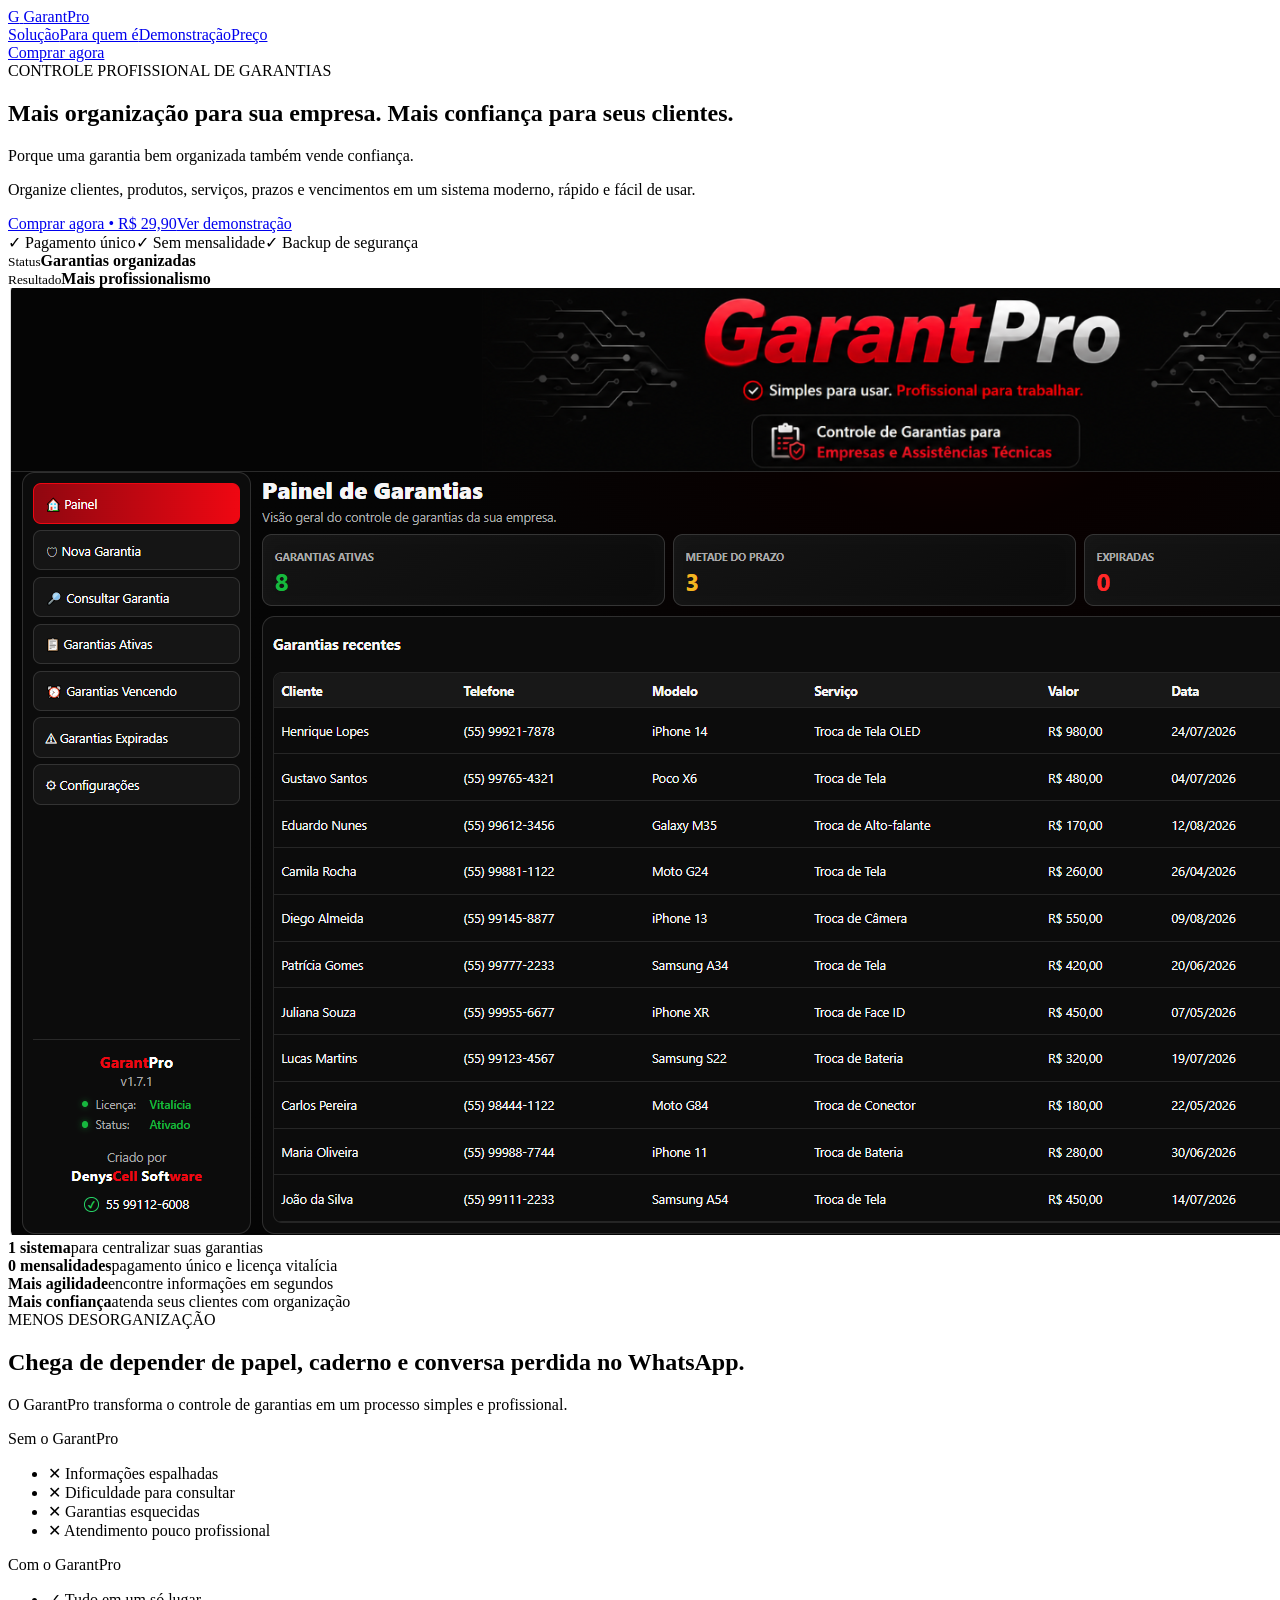
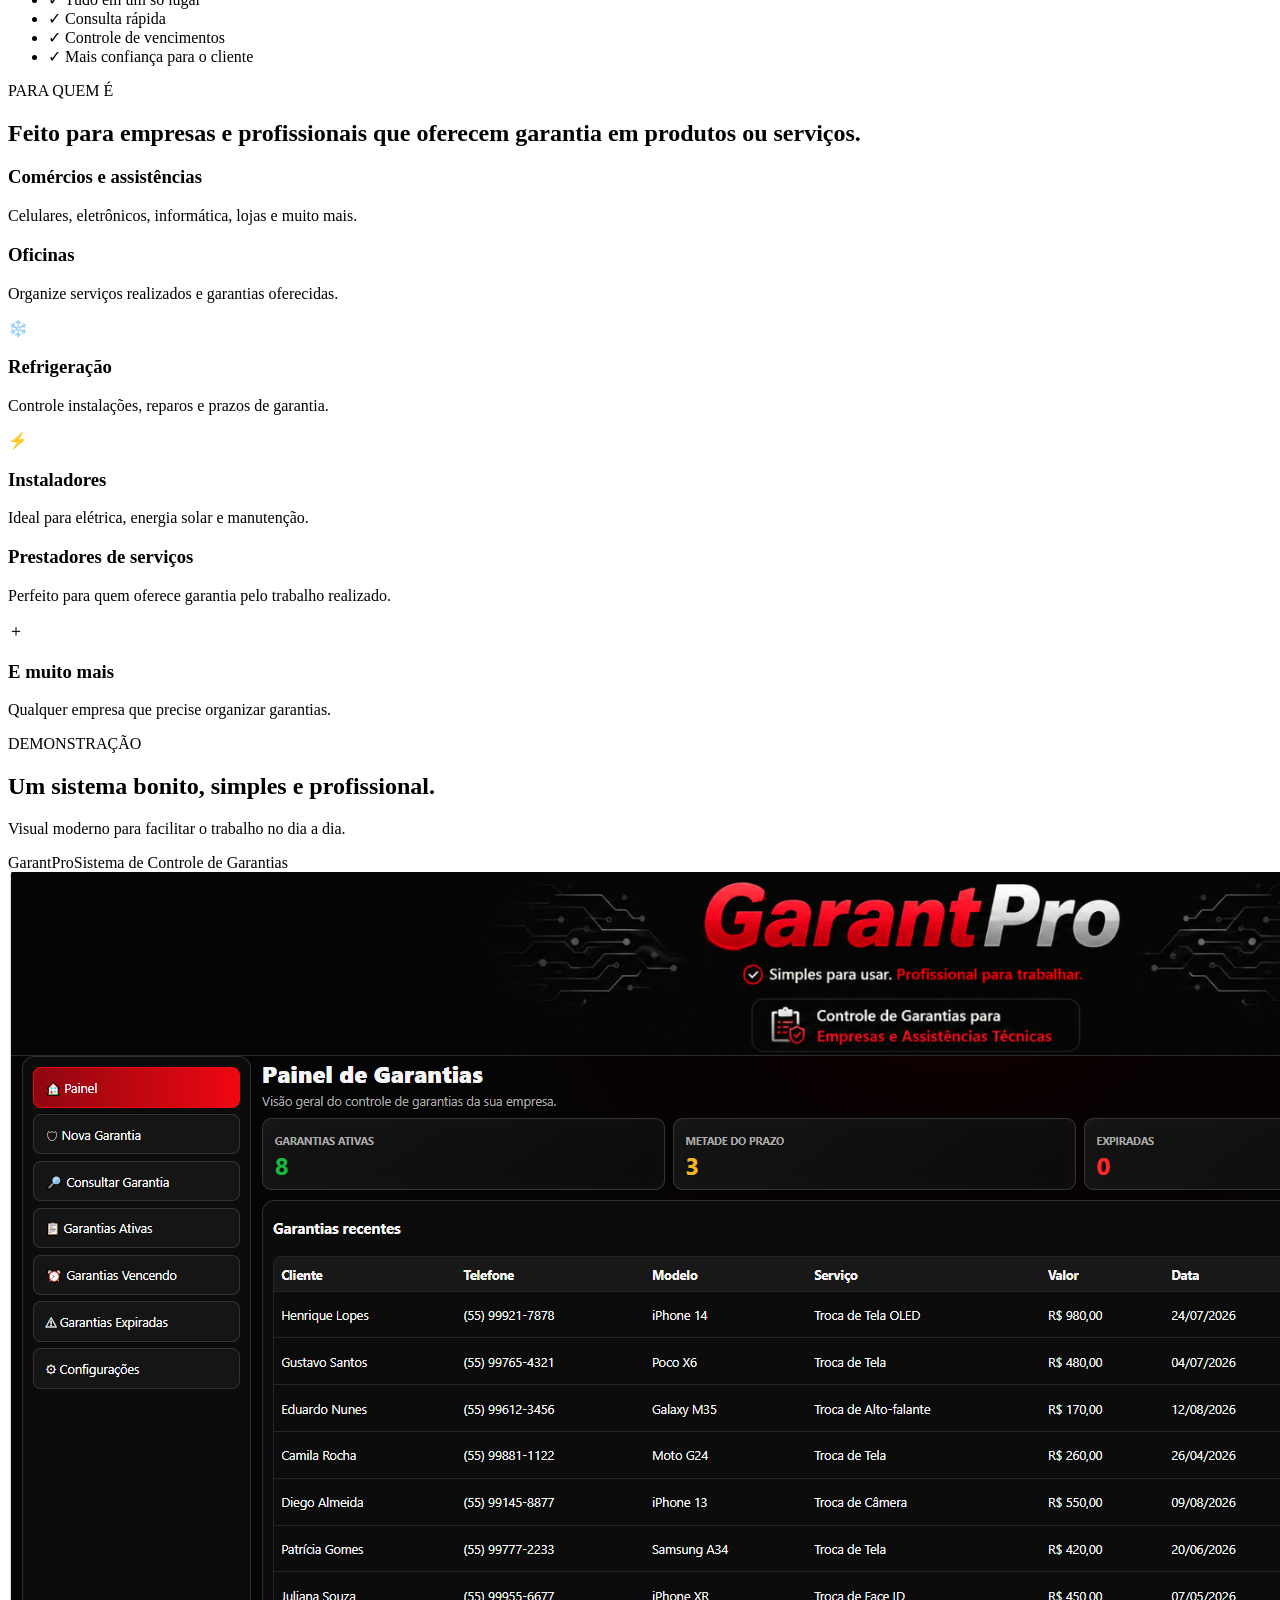
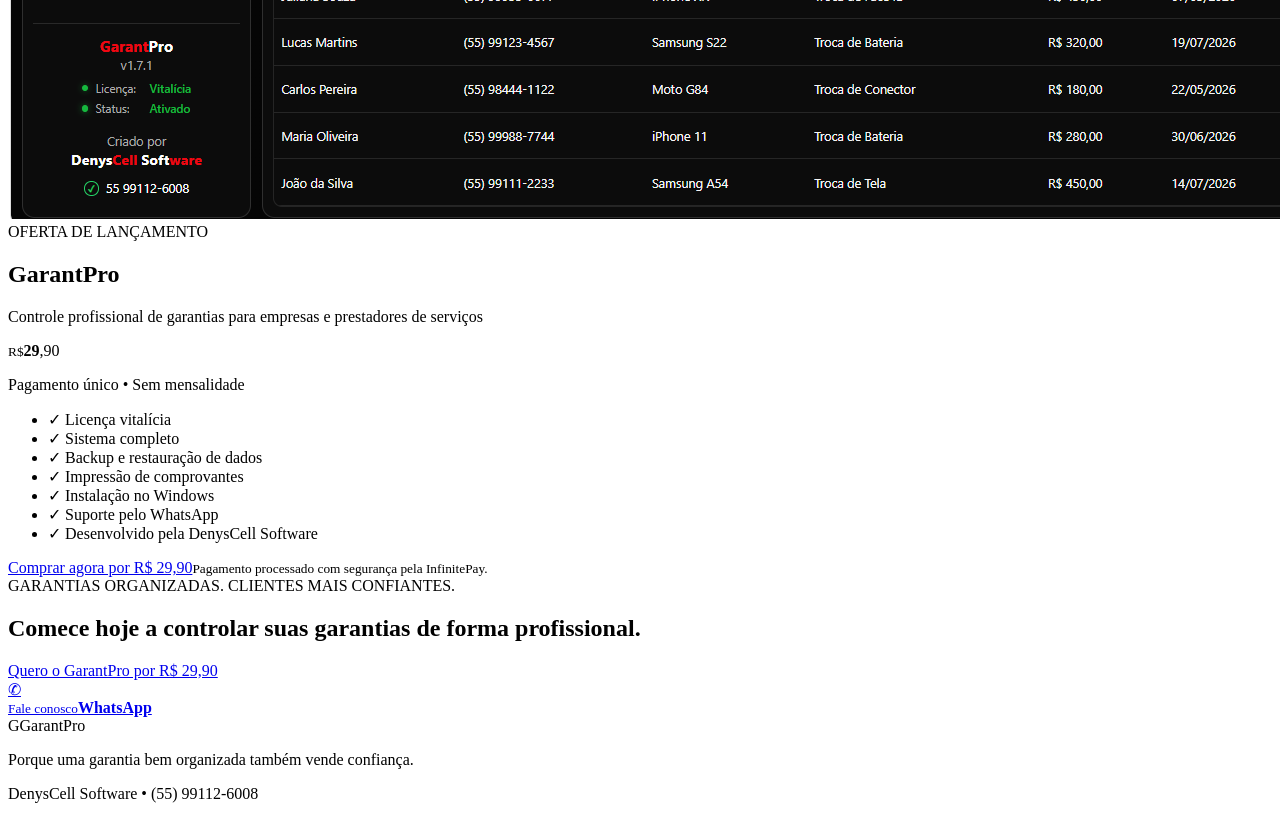
==== commit 047e8385: "Add files via upload" ====
--- a/index.html
+++ b/index.html
@@ -3,288 +3,61 @@
 <head>
   <meta charset="UTF-8">
   <meta name="viewport" content="width=device-width, initial-scale=1.0">
-  <meta name="description" content="GarantCell — controle profissional de garantias para empresas e prestadores de serviços.">
-  <title>GarantCell | Controle Profissional de Garantias</title>
+  <meta name="description" content="GarantPro — controle profissional de garantias para empresas e prestadores de serviços.">
+  <title>GarantPro | Controle Profissional de Garantias</title>
   <link rel="preconnect" href="https://fonts.googleapis.com">
   <link rel="preconnect" href="https://fonts.gstatic.com" crossorigin>
   <link href="https://fonts.googleapis.com/css2?family=Inter:wght@400;500;600;700;800;900&display=swap" rel="stylesheet">
   <link rel="stylesheet" href="styles.css">
 </head>
 <body>
-  <div class="page-glow glow-a"></div>
-  <div class="page-glow glow-b"></div>
-
-  <header class="topbar">
-    <a href="#inicio" class="brand">
-      <span class="brand-icon">G</span>
-      <span class="brand-name">Garant<span>Cell</span></span>
-    </a>
-
-    <nav>
-      <a href="#solucao">Solução</a>
-      <a href="#publico">Para quem é</a>
-      <a href="#demonstracao">Demonstração</a>
-      <a href="#preco">Preço</a>
-    </nav>
-
-    <a class="btn btn-header" href="#preco">Comprar agora</a>
-  </header>
-
-  <main>
-    <section class="hero" id="inicio">
-      <div class="hero-grid"></div>
-
-      <div class="hero-copy reveal">
-        <span class="eyebrow">CONTROLE PROFISSIONAL DE GARANTIAS</span>
-        <h1>Mais organização para sua empresa. <span>Mais confiança para seus clientes.</span></h1>
-        <p class="hero-slogan">Porque uma garantia bem organizada também vende confiança.</p>
-        <p class="hero-text">
-          Organize clientes, serviços, prazos e vencimentos em um sistema moderno,
-          rápido e fácil de usar.
-        </p>
-
-        <div class="hero-actions">
-          <a class="btn btn-primary buy-link" href="#preco">Comprar agora • R$ 29,90</a>
-          <a class="btn btn-secondary" href="#demonstracao">Ver demonstração</a>
-        </div>
-
-        <div class="hero-trust">
-          <span>✓ Pagamento único</span>
-          <span>✓ Sem mensalidade</span>
-          <span>✓ Suporte via WhatsApp</span>
-        </div>
-      </div>
-
-      <div class="hero-visual reveal">
-        <div class="floating-card card-one">
-          <small>Status</small>
-          <strong>Garantias organizadas</strong>
-        </div>
-        <div class="floating-card card-two">
-          <small>Resultado</small>
-          <strong>Mais profissionalismo</strong>
-        </div>
-
-        <div class="monitor">
-          <div class="monitor-top">
-            <span></span><span></span><span></span>
-          </div>
-          <img src="assets/garantcell-sistema.png" alt="Sistema GarantCell">
-        </div>
-      </div>
-    </section>
-
-    <section class="impact-strip reveal">
-      <div>
-        <strong>1 sistema</strong>
-        <span>para centralizar suas garantias</span>
-      </div>
-      <div>
-        <strong>0 mensalidades</strong>
-        <span>pagamento único e licença vitalícia</span>
-      </div>
-      <div>
-        <strong>Mais agilidade</strong>
-        <span>encontre informações em segundos</span>
-      </div>
-      <div>
-        <strong>Mais confiança</strong>
-        <span>atenda seus clientes com organização</span>
-      </div>
-    </section>
-
-    <section class="section problem-solution" id="solucao">
-      <div class="section-title reveal">
-        <span>MENOS DESORGANIZAÇÃO</span>
-        <h2>Chega de depender de papel, caderno e conversa perdida no WhatsApp.</h2>
-        <p>O GarantCell transforma o controle de garantias em um processo simples e profissional.</p>
-      </div>
-
-      <div class="compare">
-        <article class="compare-card bad reveal">
-          <div class="compare-label">Sem o GarantCell</div>
-          <ul>
-            <li>✕ Informações espalhadas</li>
-            <li>✕ Dificuldade para consultar</li>
-            <li>✕ Garantias esquecidas</li>
-            <li>✕ Atendimento pouco profissional</li>
-          </ul>
-        </article>
-
-        <article class="compare-card good reveal">
-          <div class="compare-label">Com o GarantCell</div>
-          <ul>
-            <li>✓ Tudo em um só lugar</li>
-            <li>✓ Consulta rápida</li>
-            <li>✓ Controle de vencimentos</li>
-            <li>✓ Mais confiança para o cliente</li>
-          </ul>
-        </article>
-      </div>
-    </section>
-
-    <section class="section audience" id="publico">
-      <div class="section-title reveal">
-        <span>PARA QUEM É</span>
-        <h2>Feito para empresas e profissionais que trabalham com garantia de serviços.</h2>
-      </div>
-
-      <div class="audience-grid">
-        <article class="audience-card reveal">
-          <div class="audience-icon">📱</div>
-          <h3>Assistências técnicas</h3>
-          <p>Celulares, eletrônicos, informática e muito mais.</p>
-        </article>
-        <article class="audience-card reveal">
-          <div class="audience-icon">🔧</div>
-          <h3>Oficinas</h3>
-          <p>Organize serviços realizados e garantias oferecidas.</p>
-        </article>
-        <article class="audience-card reveal">
-          <div class="audience-icon">❄️</div>
-          <h3>Refrigeração</h3>
-          <p>Controle instalações, reparos e prazos de garantia.</p>
-        </article>
-        <article class="audience-card reveal">
-          <div class="audience-icon">⚡</div>
-          <h3>Instaladores</h3>
-          <p>Ideal para elétrica, energia solar e manutenção.</p>
-        </article>
-        <article class="audience-card reveal">
-          <div class="audience-icon">🏠</div>
-          <h3>Prestadores de serviços</h3>
-          <p>Perfeito para quem oferece garantia pelo trabalho realizado.</p>
-        </article>
-        <article class="audience-card highlight reveal">
-          <div class="audience-icon">＋</div>
-          <h3>E muito mais</h3>
-          <p>Qualquer empresa que precise organizar garantias.</p>
-        </article>
-      </div>
-    </section>
-
-    <section class="section showcase" id="demonstracao">
-      <div class="section-title reveal">
-        <span>DEMONSTRAÇÃO</span>
-        <h2>Um sistema bonito, simples e profissional.</h2>
-        <p>Visual moderno para facilitar o trabalho no dia a dia.</p>
-      </div>
-
-      <div class="showcase-wrap reveal">
-        <div class="showcase-head">
-          <span>GarantCell</span>
-          <span>Sistema de Controle de Garantias</span>
-        </div>
-        <img src="assets/garantcell-sistema.png" alt="Demonstração do GarantCell">
-      </div>
-    </section>
-
-    <section class="section benefits">
-      <div class="section-title reveal">
-        <span>BENEFÍCIOS</span>
-        <h2>Mais que um sistema: uma forma melhor de trabalhar.</h2>
-      </div>
-
-      <div class="benefit-grid">
-        <article class="benefit-card reveal">
-          <h3>Cadastro rápido</h3>
-          <p>Registre clientes, serviços e prazos sem complicação.</p>
-        </article>
-        <article class="benefit-card reveal">
-          <h3>Consulta em segundos</h3>
-          <p>Encontre uma garantia rapidamente quando o cliente retornar.</p>
-        </article>
-        <article class="benefit-card reveal">
-          <h3>Controle de vencimentos</h3>
-          <p>Visualize garantias ativas, próximas e expiradas.</p>
-        </article>
-        <article class="benefit-card reveal">
-          <h3>Mais profissionalismo</h3>
-          <p>Passe mais segurança e confiança em cada atendimento.</p>
-        </article>
-      </div>
-    </section>
-
-    <section class="section pricing" id="preco">
-      <div class="pricing-panel reveal">
-        <div class="pricing-badge">OFERTA DE LANÇAMENTO</div>
-        <h2>GarantCell</h2>
-        <p class="pricing-sub">Controle profissional de garantias</p>
-
-        <div class="price">
-          <small>R$</small>
-          <strong>29</strong>
-          <span>,90</span>
-        </div>
-
-        <p class="payment-once">Pagamento único • Sem mensalidade</p>
-
-        <ul>
-          <li>✓ Licença vitalícia</li>
-          <li>✓ Sistema completo</li>
-          <li>✓ Instalação no Windows</li>
-          <li>✓ Suporte pelo WhatsApp</li>
-          <li>✓ Desenvolvido pela DenysCell Software</li>
-        </ul>
-
-        <a href="#" class="btn btn-primary btn-full buy-link" data-buy>Comprar agora por R$ 29,90</a>
-        <small class="payment-note">Enquanto o link do Asaas não estiver configurado, o botão abre o WhatsApp.</small>
-      </div>
-    </section>
-
-    <section class="section faq">
-      <div class="section-title reveal">
-        <span>DÚVIDAS FREQUENTES</span>
-        <h2>Perguntas comuns</h2>
-      </div>
-
-      <details class="reveal">
-        <summary>O GarantCell tem mensalidade?</summary>
-        <p>Não. O valor de R$ 29,90 é pago uma única vez.</p>
-      </details>
-
-      <details class="reveal">
-        <summary>Serve apenas para assistência técnica?</summary>
-        <p>Não. Ele serve para qualquer empresa ou profissional que ofereça garantia de serviços.</p>
-      </details>
-
-      <details class="reveal">
-        <summary>Como recebo o sistema?</summary>
-        <p>Após o pagamento, você fala com o suporte no WhatsApp e recebe as instruções.</p>
-      </details>
-
-      <details class="reveal">
-        <summary>Funciona em computador?</summary>
-        <p>Sim. O sistema foi desenvolvido para Windows.</p>
-      </details>
-    </section>
-
-    <section class="final-cta">
-      <div class="reveal">
-        <span>GARANTIAS ORGANIZADAS. CLIENTES MAIS CONFIANTES.</span>
-        <h2>Comece hoje a controlar suas garantias de forma profissional.</h2>
-        <a class="btn btn-primary" href="#preco">Quero o GarantCell por R$ 29,90</a>
-      </div>
-    </section>
-  </main>
-
-  <a class="whatsapp" href="https://wa.me/5555991126008?text=Ol%C3%A1%21%20Quero%20comprar%20o%20GarantCell%20por%20R%24%2029%2C90." target="_blank" rel="noopener">
-    <span>✆</span>
-    <div>
-      <small>Fale conosco</small>
-      <strong>WhatsApp</strong>
-    </div>
+<header class="topbar">
+  <a href="#inicio" class="brand">
+    <span class="brand-icon">G</span>
+    <span class="brand-name">Garant<span>Pro</span></span>
   </a>
-
-  <footer>
-    <div class="brand footer-brand">
-      <span class="brand-icon">G</span>
-      <span class="brand-name">Garant<span>Cell</span></span>
-    </div>
-    <p>Porque uma garantia bem organizada também vende confiança.</p>
-    <p>DenysCell Software • (55) 99112-6008</p>
-  </footer>
-
-  <script src="script.js"></script>
+  <nav>
+    <a href="#solucao">Solução</a><a href="#publico">Para quem é</a><a href="#demonstracao">Demonstração</a><a href="#preco">Preço</a>
+  </nav>
+  <a class="btn btn-header" href="checkout.html">Comprar agora</a>
+</header>
+<main>
+<section class="hero" id="inicio">
+  <div class="hero-grid"></div>
+  <div class="hero-copy reveal">
+    <span class="eyebrow">CONTROLE PROFISSIONAL DE GARANTIAS</span>
+    <h1>Mais organização para sua empresa. <span>Mais confiança para seus clientes.</span></h1>
+    <p class="hero-slogan">Porque uma garantia bem organizada também vende confiança.</p>
+    <p class="hero-text">Organize clientes, produtos, serviços, prazos e vencimentos em um sistema moderno, rápido e fácil de usar.</p>
+    <div class="hero-actions"><a class="btn btn-primary" href="checkout.html">Comprar agora • R$ 29,90</a><a class="btn btn-secondary" href="#demonstracao">Ver demonstração</a></div>
+    <div class="hero-trust"><span>✓ Pagamento único</span><span>✓ Sem mensalidade</span><span>✓ Backup de segurança</span></div>
+  </div>
+  <div class="hero-visual reveal">
+    <div class="floating-card card-one"><small>Status</small><strong>Garantias organizadas</strong></div>
+    <div class="floating-card card-two"><small>Resultado</small><strong>Mais profissionalismo</strong></div>
+    <div class="monitor"><div class="monitor-top"><span></span><span></span><span></span></div><img src="assets/garantpro-sistema.png" alt="Sistema GarantPro"></div>
+  </div>
+</section>
+<section class="impact-strip reveal">
+  <div><strong>1 sistema</strong><span>para centralizar suas garantias</span></div><div><strong>0 mensalidades</strong><span>pagamento único e licença vitalícia</span></div><div><strong>Mais agilidade</strong><span>encontre informações em segundos</span></div><div><strong>Mais confiança</strong><span>atenda seus clientes com organização</span></div>
+</section>
+<section class="section problem-solution" id="solucao">
+  <div class="section-title reveal"><span>MENOS DESORGANIZAÇÃO</span><h2>Chega de depender de papel, caderno e conversa perdida no WhatsApp.</h2><p>O GarantPro transforma o controle de garantias em um processo simples e profissional.</p></div>
+  <div class="compare"><article class="compare-card bad reveal"><div class="compare-label">Sem o GarantPro</div><ul><li>✕ Informações espalhadas</li><li>✕ Dificuldade para consultar</li><li>✕ Garantias esquecidas</li><li>✕ Atendimento pouco profissional</li></ul></article><article class="compare-card good reveal"><div class="compare-label">Com o GarantPro</div><ul><li>✓ Tudo em um só lugar</li><li>✓ Consulta rápida</li><li>✓ Controle de vencimentos</li><li>✓ Mais confiança para o cliente</li></ul></article></div>
+</section>
+<section class="section audience" id="publico">
+  <div class="section-title reveal"><span>PARA QUEM É</span><h2>Feito para empresas e profissionais que oferecem garantia em produtos ou serviços.</h2></div>
+  <div class="audience-grid"><article class="audience-card reveal"><h3>Comércios e assistências</h3><p>Celulares, eletrônicos, informática, lojas e muito mais.</p></article><article class="audience-card reveal"><h3>Oficinas</h3><p>Organize serviços realizados e garantias oferecidas.</p></article><article class="audience-card reveal"><div class="audience-icon">❄️</div><h3>Refrigeração</h3><p>Controle instalações, reparos e prazos de garantia.</p></article><article class="audience-card reveal"><div class="audience-icon">⚡</div><h3>Instaladores</h3><p>Ideal para elétrica, energia solar e manutenção.</p></article><article class="audience-card reveal"><h3>Prestadores de serviços</h3><p>Perfeito para quem oferece garantia pelo trabalho realizado.</p></article><article class="audience-card highlight reveal"><div class="audience-icon">＋</div><h3>E muito mais</h3><p>Qualquer empresa que precise organizar garantias.</p></article></div>
+</section>
+<section class="section showcase" id="demonstracao">
+  <div class="section-title reveal"><span>DEMONSTRAÇÃO</span><h2>Um sistema bonito, simples e profissional.</h2><p>Visual moderno para facilitar o trabalho no dia a dia.</p></div>
+  <div class="showcase-wrap reveal"><div class="showcase-head"><span>GarantPro</span><span>Sistema de Controle de Garantias</span></div><img src="assets/garantpro-sistema.png" alt="Demonstração do GarantPro"></div>
+</section>
+<section class="section pricing" id="preco"><div class="pricing-panel reveal"><div class="pricing-badge">OFERTA DE LANÇAMENTO</div><h2>GarantPro</h2><p class="pricing-sub">Controle profissional de garantias para empresas e prestadores de serviços</p><div class="price"><small>R$</small><strong>29</strong><span>,90</span></div><p class="payment-once">Pagamento único • Sem mensalidade</p><ul><li>✓ Licença vitalícia</li><li>✓ Sistema completo</li><li>✓ Backup e restauração de dados</li><li>✓ Impressão de comprovantes</li><li>✓ Instalação no Windows</li><li>✓ Suporte pelo WhatsApp</li><li>✓ Desenvolvido pela DenysCell Software</li></ul><a href="checkout.html" class="btn btn-primary btn-full">Comprar agora por R$ 29,90</a><small class="payment-note">Pagamento processado com segurança pela InfinitePay.</small></div></section>
+<section class="final-cta"><div class="reveal"><span>GARANTIAS ORGANIZADAS. CLIENTES MAIS CONFIANTES.</span><h2>Comece hoje a controlar suas garantias de forma profissional.</h2><a class="btn btn-primary" href="checkout.html">Quero o GarantPro por R$ 29,90</a></div></section>
+</main>
+<a class="whatsapp" href="https://wa.me/5555991126008?text=Ol%C3%A1%21%20Quero%20comprar%20o%20GarantPro%20por%20R%24%2029%2C90." target="_blank" rel="noopener"><span>✆</span><div><small>Fale conosco</small><strong>WhatsApp</strong></div></a>
+<footer><div class="brand footer-brand"><span class="brand-icon">G</span><span class="brand-name">Garant<span>Pro</span></span></div><p>Porque uma garantia bem organizada também vende confiança.</p><p>DenysCell Software • (55) 99112-6008</p></footer>
+<script src="script.js"></script>
 </body>
 </html>
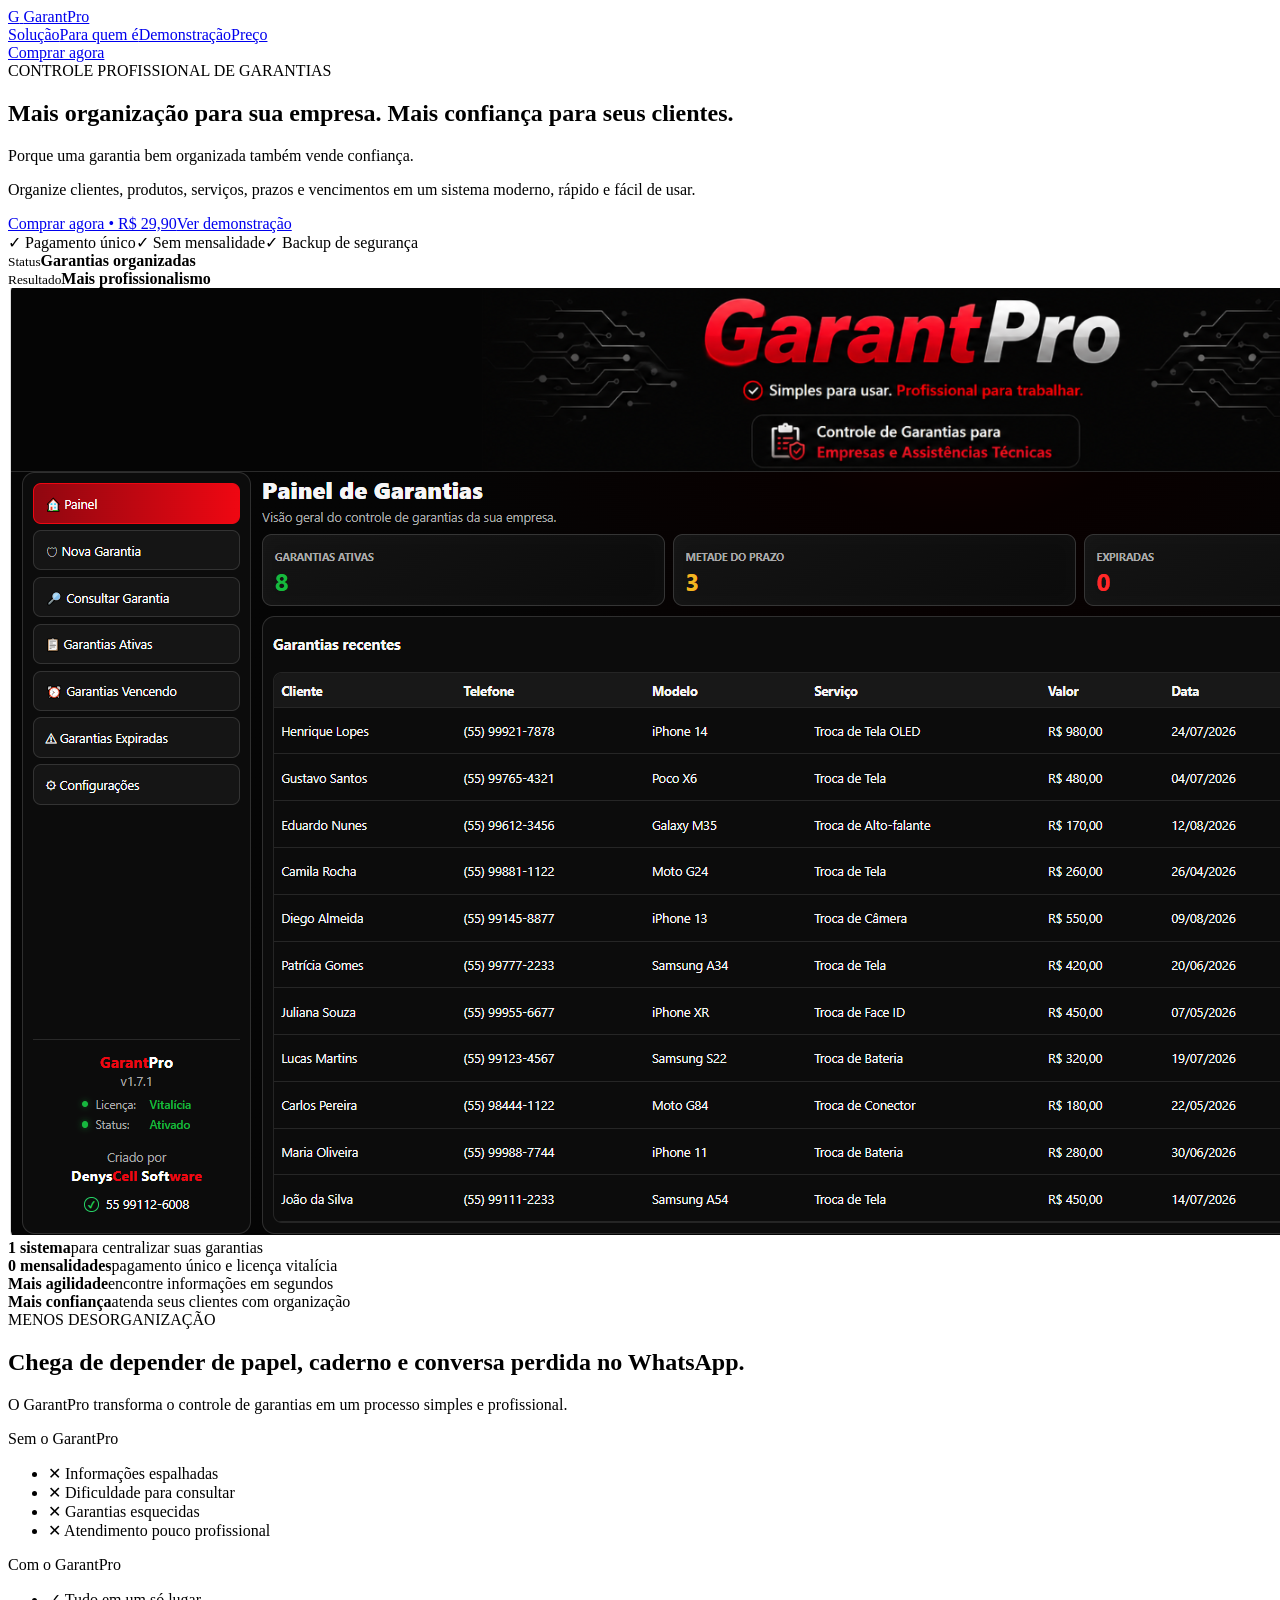
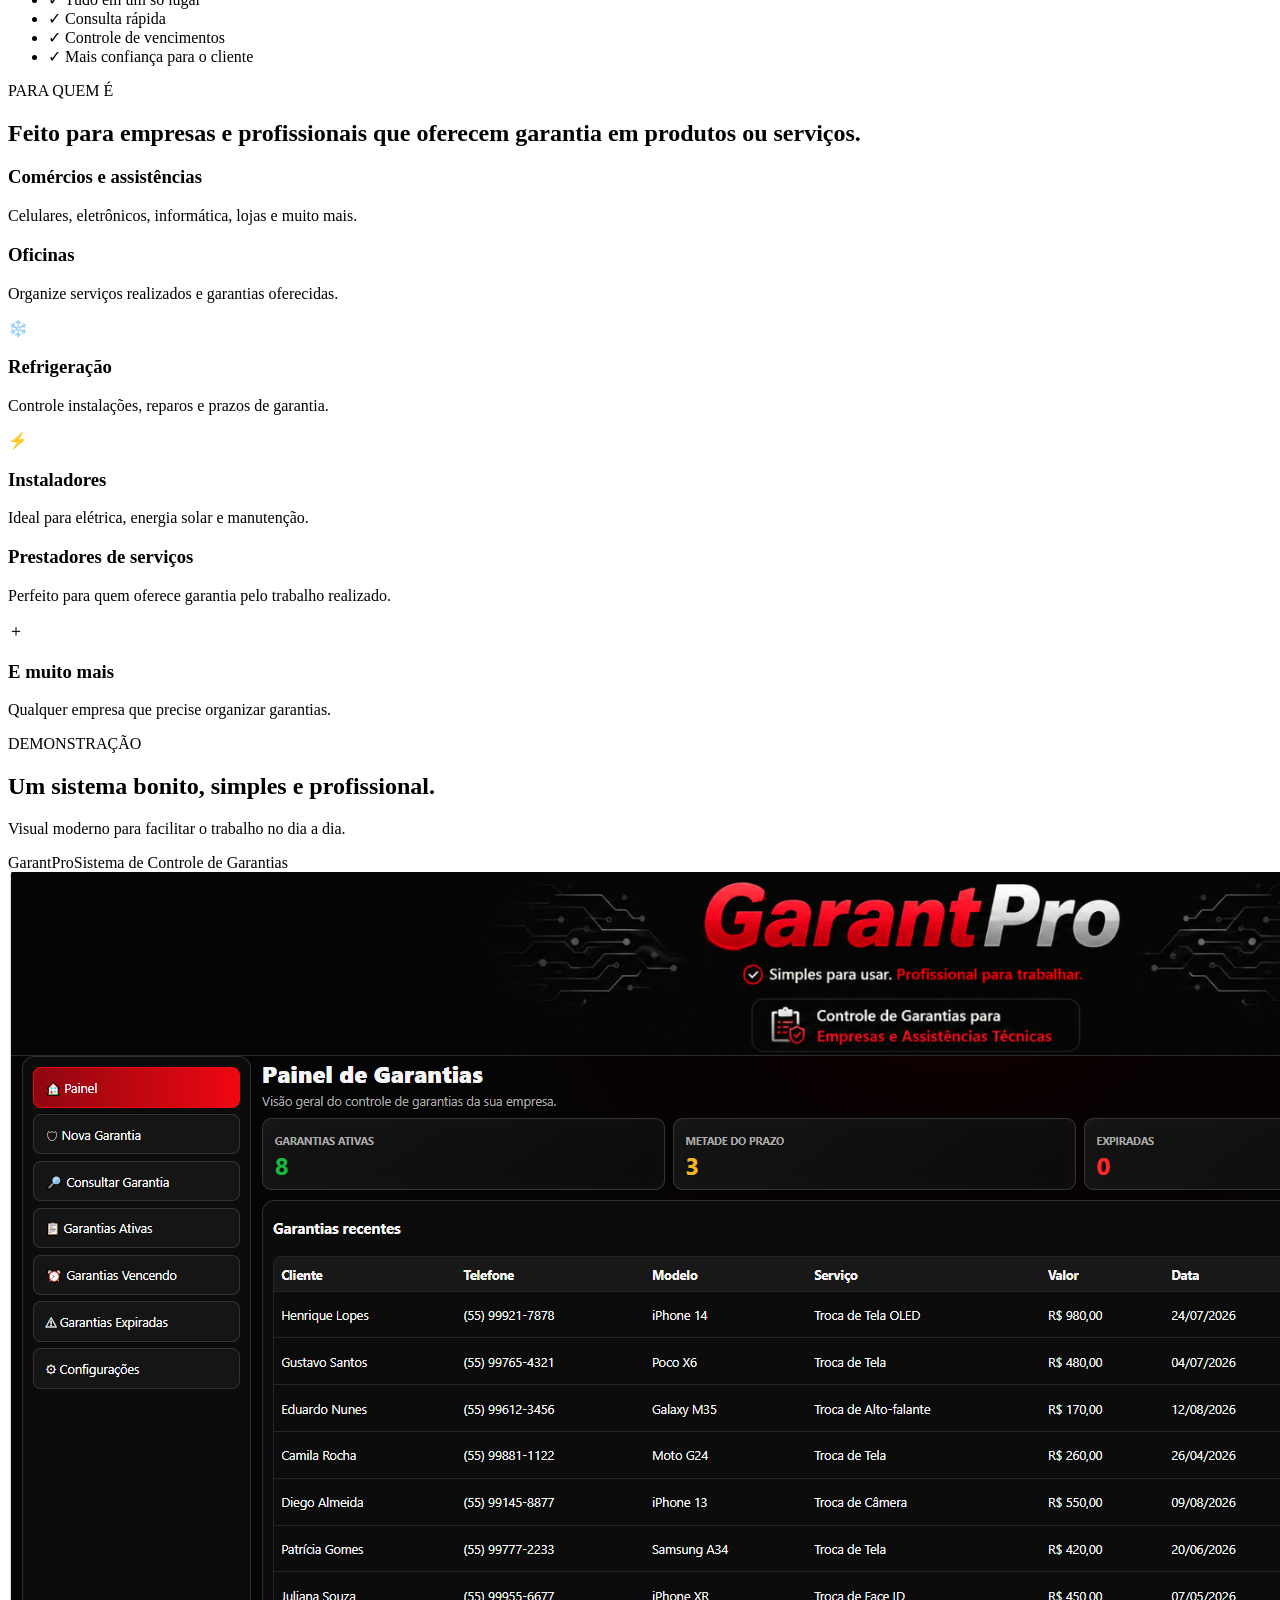
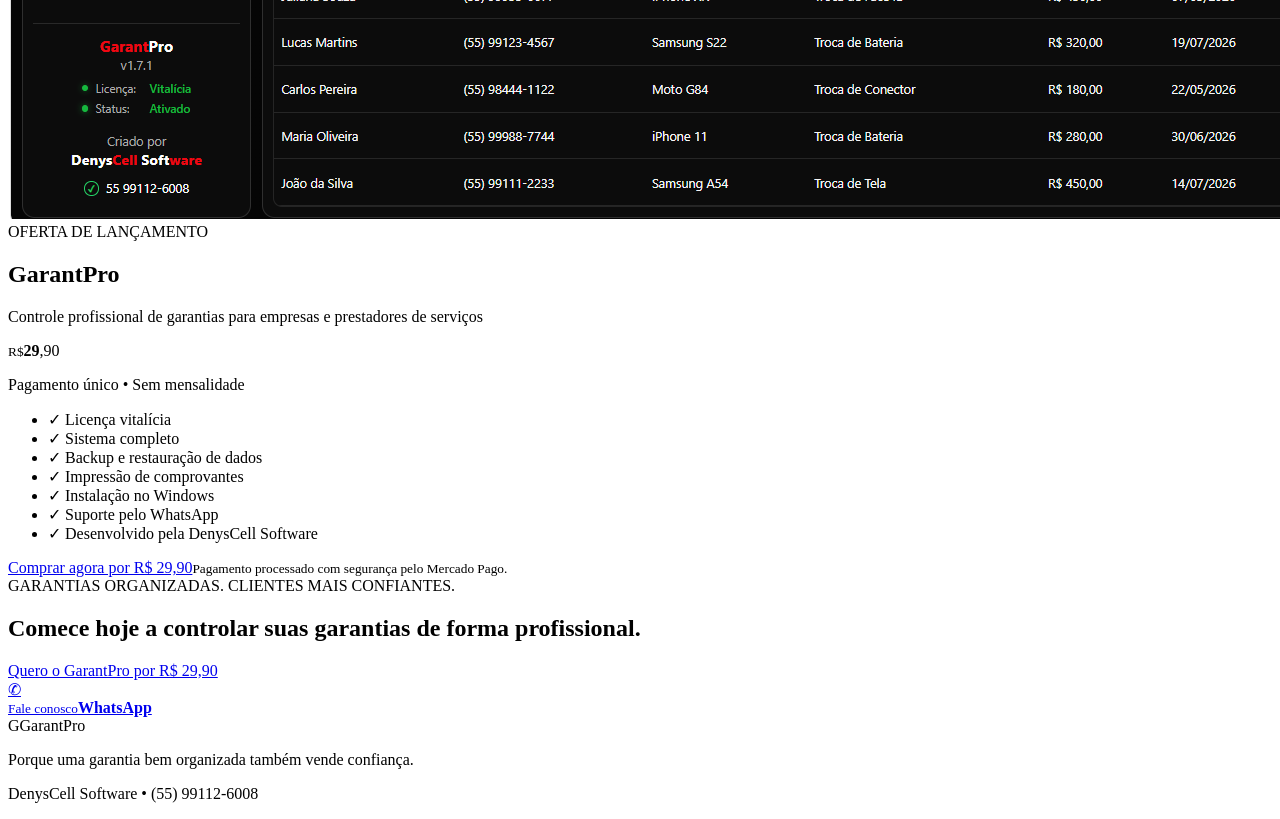
==== commit 374f9239: "Add files via upload" ====
--- a/index.html
+++ b/index.html
@@ -35,7 +35,7 @@
   <div class="hero-visual reveal">
     <div class="floating-card card-one"><small>Status</small><strong>Garantias organizadas</strong></div>
     <div class="floating-card card-two"><small>Resultado</small><strong>Mais profissionalismo</strong></div>
-    <div class="monitor"><div class="monitor-top"><span></span><span></span><span></span></div><img src="assets/garantpro-sistema.png" alt="Sistema GarantPro"></div>
+    <div class="monitor"><div class="monitor-top"><span></span><span></span><span></span></div><img src="assets/garantpro-sistema.png?v=1.7.4-nova" alt="Sistema GarantPro"></div>
   </div>
 </section>
 <section class="impact-strip reveal">
@@ -51,9 +51,9 @@
 </section>
 <section class="section showcase" id="demonstracao">
   <div class="section-title reveal"><span>DEMONSTRAÇÃO</span><h2>Um sistema bonito, simples e profissional.</h2><p>Visual moderno para facilitar o trabalho no dia a dia.</p></div>
-  <div class="showcase-wrap reveal"><div class="showcase-head"><span>GarantPro</span><span>Sistema de Controle de Garantias</span></div><img src="assets/garantpro-sistema.png" alt="Demonstração do GarantPro"></div>
+  <div class="showcase-wrap reveal"><div class="showcase-head"><span>GarantPro</span><span>Sistema de Controle de Garantias</span></div><img src="assets/garantpro-sistema.png?v=1.7.4-nova" alt="Demonstração do GarantPro"></div>
 </section>
-<section class="section pricing" id="preco"><div class="pricing-panel reveal"><div class="pricing-badge">OFERTA DE LANÇAMENTO</div><h2>GarantPro</h2><p class="pricing-sub">Controle profissional de garantias para empresas e prestadores de serviços</p><div class="price"><small>R$</small><strong>29</strong><span>,90</span></div><p class="payment-once">Pagamento único • Sem mensalidade</p><ul><li>✓ Licença vitalícia</li><li>✓ Sistema completo</li><li>✓ Backup e restauração de dados</li><li>✓ Impressão de comprovantes</li><li>✓ Instalação no Windows</li><li>✓ Suporte pelo WhatsApp</li><li>✓ Desenvolvido pela DenysCell Software</li></ul><a href="checkout.html" class="btn btn-primary btn-full">Comprar agora por R$ 29,90</a><small class="payment-note">Pagamento processado com segurança pela InfinitePay.</small></div></section>
+<section class="section pricing" id="preco"><div class="pricing-panel reveal"><div class="pricing-badge">OFERTA DE LANÇAMENTO</div><h2>GarantPro</h2><p class="pricing-sub">Controle profissional de garantias para empresas e prestadores de serviços</p><div class="price"><small>R$</small><strong>29</strong><span>,90</span></div><p class="payment-once">Pagamento único • Sem mensalidade</p><ul><li>✓ Licença vitalícia</li><li>✓ Sistema completo</li><li>✓ Backup e restauração de dados</li><li>✓ Impressão de comprovantes</li><li>✓ Instalação no Windows</li><li>✓ Suporte pelo WhatsApp</li><li>✓ Desenvolvido pela DenysCell Software</li></ul><a href="checkout.html" class="btn btn-primary btn-full">Comprar agora por R$ 29,90</a><small class="payment-note">Pagamento processado com segurança pelo Mercado Pago.</small></div></section>
 <section class="final-cta"><div class="reveal"><span>GARANTIAS ORGANIZADAS. CLIENTES MAIS CONFIANTES.</span><h2>Comece hoje a controlar suas garantias de forma profissional.</h2><a class="btn btn-primary" href="checkout.html">Quero o GarantPro por R$ 29,90</a></div></section>
 </main>
 <a class="whatsapp" href="https://wa.me/5555991126008?text=Ol%C3%A1%21%20Quero%20comprar%20o%20GarantPro%20por%20R%24%2029%2C90." target="_blank" rel="noopener"><span>✆</span><div><small>Fale conosco</small><strong>WhatsApp</strong></div></a>
